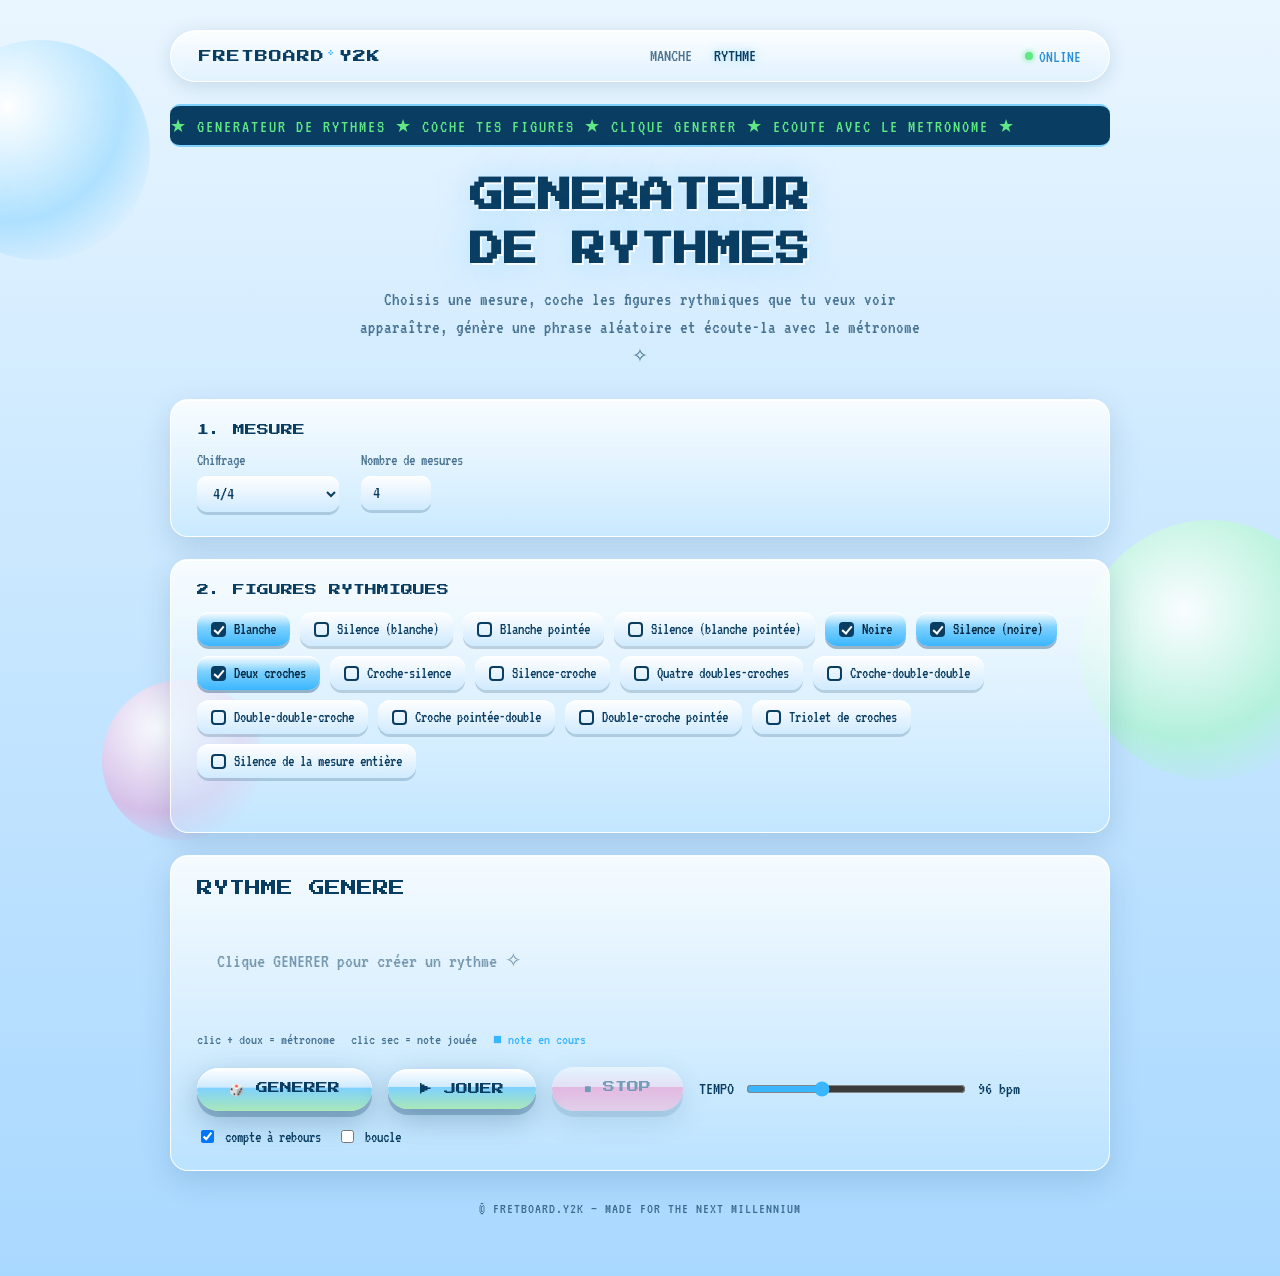
==== rhythm.html @ 4d341f8c "Add rhythm generator page and factor shared CSS into style.css New rhythm.html, in the spirit of 4fo" ====
<!DOCTYPE html>
<html lang="fr">
<head>
<meta charset="utf-8">
<meta name="viewport" content="width=device-width, initial-scale=1">
<title>RYTHME°Y2K — Générateur de rythmes</title>
<link rel="preconnect" href="https://fonts.googleapis.com">
<link href="https://fonts.googleapis.com/css2?family=Press+Start+2P&family=VT323&display=swap" rel="stylesheet">
<link rel="stylesheet" href="style.css">
<style>
  .row2{display:flex;gap:22px;flex-wrap:wrap}
  .field{display:flex;flex-direction:column;gap:8px}
  .field label{font-family:VT323,monospace;font-size:16px;color:var(--ink-soft)}
  select, input[type=number]{
    font-family:VT323,monospace;font-size:18px;color:var(--ink);
    border:none;border-radius:10px;padding:8px 12px;
    background:linear-gradient(180deg,#ffffff,#e3f2ff 60%,#cfeaff);
    box-shadow:0 3px 0 rgba(10,60,100,.2), inset 0 1px 0 rgba(255,255,255,1);
  }
  input[type=number]{width:70px}
  input[type=range]{width:220px;accent-color:#3ab6ff}

  .checkgrid{margin-top:4px}
  .warn{font-family:VT323,monospace;font-size:16px;color:#c0455a;margin-top:10px;min-height:20px}

  .controls{display:flex;align-items:center;gap:16px;flex-wrap:wrap;margin-top:18px}
  .tempo{display:flex;align-items:center;gap:10px;font-family:VT323,monospace;font-size:18px}
  #bpmVal{color:var(--ink);min-width:70px}
  .toggle{display:flex;align-items:center;gap:8px;font-family:VT323,monospace;font-size:16px;cursor:none}

  .score-scroll{overflow-x:auto;padding:6px 0}
  svg#score{display:block}
  .legend{display:flex;flex-wrap:wrap;gap:16px;margin-top:14px;font-family:VT323,monospace;font-size:15px;color:var(--ink-soft)}
</style>
</head>
<body>

<div id="cursor"></div>
<div class="orb orb1"></div>
<div class="orb orb2"></div>
<div class="orb orb3"></div>

<div class="wrap">

  <nav>
    <div class="logo">FRETBOARD<span>°</span>Y2K</div>
    <div class="navlinks">
      <a href="index.html">MANCHE</a>
      <a href="rhythm.html" class="current">RYTHME</a>
    </div>
    <div class="online"><i></i>ONLINE</div>
  </nav>

  <div class="marquee"><div>
    <span>★ GENERATEUR DE RYTHMES ★ COCHE TES FIGURES ★ CLIQUE GENERER ★ ECOUTE AVEC LE METRONOME ★</span>
    <span>★ GENERATEUR DE RYTHMES ★ COCHE TES FIGURES ★ CLIQUE GENERER ★ ECOUTE AVEC LE METRONOME ★</span>
  </div></div>

  <h1>GENERATEUR<br>DE RYTHMES</h1>
  <p class="sub">Choisis une mesure, coche les figures rythmiques que tu veux voir apparaître, génère une phrase aléatoire et écoute-la avec le métronome ✧</p>

  <div class="glasscard">
    <p class="card-title">1. MESURE</p>
    <div class="row2">
      <div class="field">
        <label>Chiffrage</label>
        <select id="sigPicker"></select>
      </div>
      <div class="field">
        <label>Nombre de mesures</label>
        <input type="number" id="measureCount" min="1" max="8" value="4">
      </div>
    </div>
  </div>

  <div class="glasscard">
    <p class="card-title">2. FIGURES RYTHMIQUES</p>
    <div class="checkgrid" id="durationPicker"></div>
    <div class="warn" id="warnMsg"></div>
  </div>

  <div class="glasscard">
    <div class="fb-head" style="display:flex;justify-content:space-between;align-items:baseline;flex-wrap:wrap;gap:10px;margin-bottom:10px">
      <div class="chord-name" style="font-family:'Press Start 2P',monospace;font-size:16px">RYTHME GENERE</div>
    </div>
    <div class="score-scroll">
      <svg id="score" xmlns="http://www.w3.org/2000/svg"></svg>
    </div>
    <div class="legend">
      <div>clic + doux = métronome</div>
      <div>clic sec = note jouée</div>
      <div style="color:#3ab6ff">■ note en cours</div>
    </div>

    <div class="controls">
      <button class="playbtn" id="genBtn">🎲 GENERER</button>
      <button class="playbtn" id="playBtn">▶ JOUER</button>
      <button class="playbtn stop" id="stopBtn" disabled>■ STOP</button>
      <div class="tempo">
        <span>TEMPO</span>
        <input type="range" id="bpm" min="40" max="208" value="96">
        <span id="bpmVal">96 bpm</span>
      </div>
      <label class="toggle"><input type="checkbox" id="countIn" checked> compte à rebours</label>
      <label class="toggle"><input type="checkbox" id="loopChk"> boucle</label>
    </div>
  </div>

  <footer>© FRETBOARD.Y2K — MADE FOR THE NEXT MILLENNIUM</footer>
</div>

<script>
const TIME_SIGNATURES = [
  {key:'2/4',  label:'2/4',  type:'simple',   beats:2},
  {key:'3/4',  label:'3/4',  type:'simple',   beats:3},
  {key:'4/4',  label:'4/4',  type:'simple',   beats:4},
  {key:'5/4',  label:'5/4',  type:'simple',   beats:5},
  {key:'6/8',  label:'6/8',  type:'compound', beats:2},
  {key:'9/8',  label:'9/8',  type:'compound', beats:3},
  {key:'12/8', label:'12/8', type:'compound', beats:4},
];

// notes: {t0,t1 fraction of beat (0..1), rest, level:'q'|'e'|'s', dotted}
// beams: {level:1|2, from, to} spans note indices, OR {level:2, stub:'left'|'right', at}
const CELLS = {
  simple: {
    q:    { label:'Noire',                  notes:[{t0:0,t1:1,rest:false,level:'q'}], beams:[] },
    qr:   { label:'Silence (noire)',        notes:[{t0:0,t1:1,rest:true, level:'q'}], beams:[] },
    ee:   { label:'Deux croches',           notes:[{t0:0,t1:.5,rest:false,level:'e'},{t0:.5,t1:1,rest:false,level:'e'}], beams:[{level:1,from:0,to:1}] },
    e_er: { label:'Croche-silence',         notes:[{t0:0,t1:.5,rest:false,level:'e'},{t0:.5,t1:1,rest:true, level:'e'}], beams:[] },
    er_e: { label:'Silence-croche',         notes:[{t0:0,t1:.5,rest:true, level:'e'},{t0:.5,t1:1,rest:false,level:'e'}], beams:[] },
    ssss: { label:'Quatre doubles-croches', notes:[{t0:0,t1:.25,rest:false,level:'s'},{t0:.25,t1:.5,rest:false,level:'s'},{t0:.5,t1:.75,rest:false,level:'s'},{t0:.75,t1:1,rest:false,level:'s'}], beams:[{level:1,from:0,to:3},{level:2,from:0,to:3}] },
    e_ss: { label:'Croche-double-double',   notes:[{t0:0,t1:.5,rest:false,level:'e'},{t0:.5,t1:.75,rest:false,level:'s'},{t0:.75,t1:1,rest:false,level:'s'}], beams:[{level:1,from:0,to:2},{level:2,from:1,to:2}] },
    ss_e: { label:'Double-double-croche',   notes:[{t0:0,t1:.25,rest:false,level:'s'},{t0:.25,t1:.5,rest:false,level:'s'},{t0:.5,t1:1,rest:false,level:'e'}], beams:[{level:1,from:0,to:2},{level:2,from:0,to:1}] },
    ds_s: { label:'Croche pointée-double',  notes:[{t0:0,t1:.75,rest:false,level:'e',dotted:true},{t0:.75,t1:1,rest:false,level:'s'}], beams:[{level:1,from:0,to:1},{level:2,stub:'left',at:1}] },
    s_ds: { label:'Double-croche pointée',  notes:[{t0:0,t1:.25,rest:false,level:'s'},{t0:.25,t1:1,rest:false,level:'e',dotted:true}], beams:[{level:1,from:0,to:1},{level:2,stub:'right',at:0}] },
    triplet: { label:'Triolet de croches',  notes:[{t0:0,t1:1/3,rest:false,level:'e'},{t0:1/3,t1:2/3,rest:false,level:'e'},{t0:2/3,t1:1,rest:false,level:'e'}], beams:[{level:1,from:0,to:2}], triplet:true },
  },
  compound: {
    dq:   { label:'Noire pointée',          notes:[{t0:0,t1:1,rest:false,level:'q',dotted:true}], beams:[] },
    dqr:  { label:'Silence (noire pointée)',notes:[{t0:0,t1:1,rest:true, level:'q',dotted:true}], beams:[] },
    eee:  { label:'Trois croches',          notes:[{t0:0,t1:1/3,rest:false,level:'e'},{t0:1/3,t1:2/3,rest:false,level:'e'},{t0:2/3,t1:1,rest:false,level:'e'}], beams:[{level:1,from:0,to:2}] },
    q_e:  { label:'Noire-croche',           notes:[{t0:0,t1:2/3,rest:false,level:'q'},{t0:2/3,t1:1,rest:false,level:'e'}], beams:[] },
    e_q:  { label:'Croche-noire',           notes:[{t0:0,t1:1/3,rest:false,level:'e'},{t0:1/3,t1:1,rest:false,level:'q'}], beams:[] },
    ssssss:{label:'Six doubles-croches',    notes:[0,1,2,3,4,5].map(i=>({t0:i/6,t1:(i+1)/6,rest:false,level:'s'})), beams:[{level:1,from:0,to:5},{level:2,from:0,to:5}] },
  }
};

const LONG_DEFS = {
  simple: {
    half:   { label:'Blanche',              beats:2, rest:false, dotted:false },
    halfr:  { label:'Silence (blanche)',    beats:2, rest:true,  dotted:false },
    dhalf:  { label:'Blanche pointée',      beats:3, rest:false, dotted:true },
    dhalfr: { label:'Silence (blanche pointée)', beats:3, rest:true, dotted:true },
  },
  compound: {
    dhalf:  { label:'Blanche pointée',      beats:2, rest:false, dotted:true },
    dhalfr: { label:'Silence (blanche pointée)', beats:2, rest:true, dotted:true },
  }
};

let state = { sig: TIME_SIGNATURES[2], measures: 4, checked: new Set(['q','qr','ee','half']), measures_data: null };

function meterCells(){ return CELLS[state.sig.type]; }
function meterLongs(){ return LONG_DEFS[state.sig.type]; }

function buildSigPicker(){
  const el = document.getElementById('sigPicker');
  TIME_SIGNATURES.forEach(s=>{
    const opt = document.createElement('option');
    opt.value = s.key; opt.textContent = s.label + (s.type==='compound' ? ' (composé)' : '');
    el.appendChild(opt);
  });
  el.value = state.sig.key;
  el.onchange = ()=>{
    state.sig = TIME_SIGNATURES.find(s=>s.key===el.value);
    state.checked = new Set(state.sig.type==='simple' ? ['q','qr','ee','half'] : ['dq','dqr','eee']);
    buildDurationPicker();
    state.measures_data = null;
    drawScore(null);
  };
}

function buildDurationPicker(){
  const el = document.getElementById('durationPicker');
  el.innerHTML = '';
  const addChk = (key,label)=>{
    const b = document.createElement('button');
    b.className = 'chk' + (state.checked.has(key) ? ' on' : '');
    b.innerHTML = '<span class="box"></span>' + label;
    b.onclick = ()=>{
      if (state.checked.has(key)) state.checked.delete(key); else state.checked.add(key);
      b.classList.toggle('on');
    };
    el.appendChild(b);
  };
  const cells = meterCells(), longs = meterLongs();
  Object.keys(longs).forEach(k=>addChk(k, longs[k].label));
  Object.keys(cells).forEach(k=>addChk(k, cells[k].label));
  addChk('fullrest', 'Silence de la mesure entière');
}

function generate(){
  const longs = meterLongs(), cells = meterCells();
  const longKeys = Object.keys(longs).filter(k=>state.checked.has(k));
  const cellKeys = Object.keys(cells).filter(k=>state.checked.has(k));
  const fullRestOn = state.checked.has('fullrest');
  const warn = document.getElementById('warnMsg');
  if (!longKeys.length && !cellKeys.length && !fullRestOn){
    warn.textContent = 'Coche au moins une figure rythmique avant de générer !';
    return null;
  }
  warn.textContent = '';

  const measures = [];
  for (let m=0; m<state.measures; m++){
    let remaining = state.sig.beats;
    const events = [];
    const onlyFullRest = fullRestOn && !longKeys.length && !cellKeys.length;
    if (fullRestOn && (onlyFullRest || Math.random() < 0.12)){
      events.push({ type:'measureRest' });
      remaining = 0;
    }
    while (remaining > 0){
      const fitLongs = longKeys.filter(k=>longs[k].beats <= remaining);
      if (fitLongs.length && cellKeys.length && Math.random() < 0.3){
        const k = fitLongs[Math.floor(Math.random()*fitLongs.length)];
        events.push({ type:'long', key:k });
        remaining -= longs[k].beats;
      } else if (cellKeys.length){
        const k = cellKeys[Math.floor(Math.random()*cellKeys.length)];
        events.push({ type:'cell', key:k });
        remaining -= 1;
      } else if (fitLongs.length){
        const k = fitLongs[Math.floor(Math.random()*fitLongs.length)];
        events.push({ type:'long', key:k });
        remaining -= longs[k].beats;
      } else {
        events.push({ type:'cell', key:'__fallback' });
        remaining -= 1;
      }
    }
    measures.push(events);
  }
  return measures;
}

// walk measures, calling onEvent(evt, measureIdx) then, for each leaf note inside it, onLeaf(evt, localNoteIdx, note-or-null)
function walkMeasures(measures, onEvent, onLeaf){
  const cells = meterCells(), longs = meterLongs();
  measures.forEach((events, mi)=>{
    events.forEach(evt=>{
      onEvent(evt, mi);
      if (evt.type === 'measureRest'){
        onLeaf(evt, 0, null);
      } else if (evt.type === 'long'){
        onLeaf(evt, 0, null);
      } else {
        const def = evt.key === '__fallback' ? { notes:[{t0:0,t1:1,rest:false,level:'q'}], beams:[] } : cells[evt.key];
        def.notes.forEach((n,i)=>onLeaf(evt, i, n));
      }
    });
  });
}

const BEAT_W = 62, ROW_H = 108, STAFF_Y = 46, TOP_PAD = 26, LEFT_PAD = 20, RIGHT_PAD = 20;

function drawScore(measures){
  const svg = document.getElementById('score');
  svg.innerHTML = '';
  window.__leafBoxes = [];
  window.__timeline = [];
  if (!measures){
    svg.setAttribute('viewBox','0 0 400 100');
    svg.setAttribute('width', 400); svg.setAttribute('height', 100);
    const t = document.createElementNS('http://www.w3.org/2000/svg','text');
    t.setAttribute('x',20); t.setAttribute('y',55);
    t.setAttribute('font-family','VT323,monospace'); t.setAttribute('font-size',20);
    t.setAttribute('fill','rgba(10,61,98,.5)');
    t.textContent = 'Clique GENERER pour créer un rythme ✧';
    svg.appendChild(t);
    return;
  }

  const ns = 'http://www.w3.org/2000/svg';
  const add = (tag, attrs, parent) => {
    const el = document.createElementNS(ns, tag);
    for (const k in attrs) el.setAttribute(k, attrs[k]);
    (parent||svg).appendChild(el);
    return el;
  };

  const beatsPerMeasure = state.sig.beats;
  const measureW = beatsPerMeasure*BEAT_W + 26;
  const containerW = 900;
  const perRow = Math.max(1, Math.floor((containerW-LEFT_PAD-RIGHT_PAD) / measureW));
  const rows = Math.ceil(measures.length / perRow);
  const svgW = Math.min(measures.length, perRow)*measureW + LEFT_PAD + RIGHT_PAD + 50;
  const svgH = rows*ROW_H + TOP_PAD;
  svg.setAttribute('viewBox', `0 0 ${svgW} ${svgH}`);
  svg.setAttribute('width', svgW);
  svg.setAttribute('height', svgH);

  function drawNotehead(cx, cy, open, dotted){
    add('ellipse', { cx, cy, rx:7, ry:5.5, fill: open?'none':'#0a3d62', stroke:'#0a3d62', 'stroke-width':2, transform:`rotate(-18 ${cx} ${cy})` });
    if (dotted) add('circle', { cx:cx+13, cy:cy-2, r:2.6, fill:'#0a3d62' });
  }
  function drawStem(cx, topY, botY){
    add('line', { x1:cx, y1:botY, x2:cx, y2:topY, stroke:'#0a3d62', 'stroke-width':2 });
  }
  function drawFlag(cx, topY, count){
    for (let i=0;i<count;i++){
      const y = topY + i*7;
      add('path', { d:`M ${cx} ${y} q 14 3 12 16 q -6 -8 -12 -8 Z`, fill:'#0a3d62' });
    }
  }
  function drawQuarterRest(cx, cy){
    add('path', {
      d:`M ${cx-3} ${cy-13} L ${cx+4} ${cy-4} L ${cx-4} ${cy+1} L ${cx+5} ${cy+13}`,
      fill:'none', stroke:'#0a3d62', 'stroke-width':2.6, 'stroke-linecap':'round', 'stroke-linejoin':'round'
    });
  }
  function drawFlagRest(cx, cy, hooks){
    add('line', { x1:cx-4, y1:cy-9, x2:cx+5, y2:cy+11, stroke:'#0a3d62', 'stroke-width':2.2, 'stroke-linecap':'round' });
    for (let i=0;i<hooks;i++){
      add('circle', { cx:cx-4+i*3, cy:cy-9+i*6, r:3.2, fill:'#0a3d62' });
    }
  }
  function drawBarRest(cx, cy, hang, dotted){
    add('rect', { x:cx-8, y: hang?cy+1:cy-8, width:16, height:7, fill:'#0a3d62' });
    if (dotted) add('circle', { cx:cx+14, cy:cy-2, r:2.6, fill:'#0a3d62' });
  }
  function drawRest(cx, cy, level, dotted, spanRest){
    if (spanRest === 'measure') { drawBarRest(cx, cy, true, false); return; }
    if (level==='q') drawQuarterRest(cx, cy);
    else if (level==='e') drawFlagRest(cx, cy, 1);
    else if (level==='s') drawFlagRest(cx, cy, 2);
    else if (level==='half') drawBarRest(cx, cy, false, dotted);
  }

  let lastBarX = LEFT_PAD, lastStaffY = TOP_PAD + STAFF_Y;
  for (let r=0; r<rows; r++){
    const rowMeasures = measures.slice(r*perRow, r*perRow+perRow);
    const y0 = TOP_PAD + r*ROW_H;
    const staffY = y0 + STAFF_Y;
    let x = LEFT_PAD;
    if (r===0){
      add('text', { x, y:staffY+7, 'font-family':'Press Start 2P,monospace', 'font-size':15, fill:'#0a3d62' }).textContent = state.sig.key.split('/')[0];
      add('text', { x, y:staffY+22, 'font-family':'Press Start 2P,monospace', 'font-size':15, fill:'#0a3d62' }).textContent = state.sig.key.split('/')[1];
      x += 40;
    }
    add('line', { x1:x, y1:staffY, x2: x + rowMeasures.length*measureW - 12, y2:staffY, stroke:'#0a3d62', 'stroke-width':1.5, opacity:.6 });

    rowMeasures.forEach(events=>{
      add('line', { x1:x, y1:staffY-24, x2:x, y2:staffY+24, stroke:'#0a3d62', 'stroke-width':2 });
      let bx = x + 6;
      const beamY1 = staffY - 30, beamY2 = staffY - 23;

      events.forEach(evt=>{
        if (evt.type === 'measureRest'){
          const cx = bx + (beatsPerMeasure*BEAT_W)/2 - 6;
          drawRest(cx, staffY, null, false, 'measure');
          window.__leafBoxes.push({x:cx-10, y:staffY-14, w:20, h:20});
          window.__timeline.push({ beatLen: beatsPerMeasure, isRest:true });
          bx += beatsPerMeasure*BEAT_W;
          return;
        }
        if (evt.type === 'long'){
          const def = meterLongs()[evt.key];
          const w = def.beats*BEAT_W;
          const cx = bx + w/2 - 6;
          if (def.rest){ drawRest(cx, staffY, 'half', def.dotted, null); }
          else {
            drawNotehead(cx, staffY, true, def.dotted);
            drawStem(cx+6.5, staffY-32, staffY-1);
          }
          window.__leafBoxes.push({x:bx, y:staffY-36, w, h:44});
          window.__timeline.push({ beatLen: def.beats, isRest: !!def.rest });
          bx += w;
          return;
        }
        // cell
        const def = evt.key === '__fallback' ? { notes:[{t0:0,t1:1,rest:false,level:'q'}], beams:[] } : meterCells()[evt.key];
        const w = BEAT_W;
        const noteX = def.notes.map(n => bx + ((n.t0+n.t1)/2)*w);
        def.notes.forEach((n,i)=>{
          const cx = noteX[i];
          if (n.rest){
            drawRest(cx, staffY, n.level, n.dotted, null);
          } else {
            drawNotehead(cx, staffY, false, n.dotted);
          }
          window.__leafBoxes.push({x:bx+n.t0*w, y:staffY-36, w:(n.t1-n.t0)*w, h:44});
          window.__timeline.push({ beatLen: (n.t1-n.t0), isRest: n.rest });
        });
        // stems for non-rest notes not covered later individually; height depends on whether beamed
        const beamedIdx = new Set();
        (def.beams||[]).forEach(b=>{ if (b.from!==undefined){ for(let i=b.from;i<=b.to;i++) beamedIdx.add(i); } if (b.at!==undefined) beamedIdx.add(b.at); });
        def.notes.forEach((n,i)=>{
          if (n.rest) return;
          const cx = noteX[i];
          if (beamedIdx.has(i)){
            drawStem(cx+6.5, beamY1, staffY-1);
          } else {
            drawStem(cx+6.5, staffY-30, staffY-1);
            if (n.level==='e') drawFlag(cx+6.5, staffY-30, 1);
            if (n.level==='s') drawFlag(cx+6.5, staffY-30, 2);
          }
        });
        (def.beams||[]).forEach(b=>{
          if (b.stub){
            const cx = noteX[b.at]+6.5;
            const dir = b.stub==='left' ? -1 : 1;
            add('line', { x1:cx, y1:beamY2, x2:cx+dir*11, y2:beamY2, stroke:'#0a3d62', 'stroke-width':4.5, 'stroke-linecap':'round' });
            return;
          }
          const x1 = noteX[b.from]+6.5, x2 = noteX[b.to]+6.5;
          const y = b.level===1 ? beamY1 : beamY2;
          add('line', { x1, y1:y, x2, y2:y, stroke:'#0a3d62', 'stroke-width':4.5, 'stroke-linecap':'round' });
        });
        if (def.triplet){
          const cx = (noteX[0]+noteX[def.notes.length-1])/2 + 6.5;
          add('text', { x:cx, y:beamY1-8, 'text-anchor':'middle', 'font-family':'VT323,monospace', 'font-size':17, fill:'#0a3d62' }).textContent = '3';
        }
        bx += w;
      });

      lastBarX = x + measureW - 12;
      lastStaffY = staffY;
      x += measureW;
    });
  }

  add('line', { x1:lastBarX-2, y1:lastStaffY-24, x2:lastBarX-2, y2:lastStaffY+24, stroke:'#0a3d62', 'stroke-width':1.5 });
  add('line', { x1:lastBarX+3, y1:lastStaffY-24, x2:lastBarX+3, y2:lastStaffY+24, stroke:'#0a3d62', 'stroke-width':4 });
}

let highlightRect = null;
function ensureHighlight(){
  const svg = document.getElementById('score');
  if (!highlightRect || !svg.contains(highlightRect)){
    highlightRect = document.createElementNS('http://www.w3.org/2000/svg','rect');
    highlightRect.setAttribute('rx', 6);
    highlightRect.setAttribute('fill', 'rgba(58,182,255,.28)');
    highlightRect.setAttribute('visibility','hidden');
    svg.insertBefore(highlightRect, svg.firstChild);
  }
}

let audioCtx = null;
let scheduled = [];
let playing = false;
let rafId = null;
let playStartTime = 0;
let playBeatDuration = 0;
let countInBeats = 0;

function tone(freq, time, dur, gainPeak, type){
  const osc = audioCtx.createOscillator();
  const gain = audioCtx.createGain();
  osc.type = type || 'sine';
  osc.frequency.value = freq;
  gain.gain.setValueAtTime(0.0001, time);
  gain.gain.exponentialRampToValueAtTime(gainPeak, time+0.005);
  gain.gain.exponentialRampToValueAtTime(0.0001, time+dur);
  osc.connect(gain).connect(audioCtx.destination);
  osc.start(time);
  osc.stop(time+dur+0.02);
  scheduled.push(osc);
}

function stopPlayback(){
  playing = false;
  scheduled.forEach(o=>{ try{ o.stop(audioCtx.currentTime); }catch(e){} });
  scheduled = [];
  if (rafId) cancelAnimationFrame(rafId);
  if (highlightRect) highlightRect.setAttribute('visibility','hidden');
  document.getElementById('playBtn').disabled = false;
  document.getElementById('stopBtn').disabled = true;
}

function startPlayback(){
  if (!window.__timeline || !window.__timeline.length) return;
  if (!audioCtx) audioCtx = new (window.AudioContext || window.webkitAudioContext)();
  ensureHighlight();
  const bpm = +document.getElementById('bpm').value;
  const beatDur = 60/bpm;
  playBeatDuration = beatDur;
  const beatsPerMeasure = state.sig.beats;
  countInBeats = document.getElementById('countIn').checked ? beatsPerMeasure : 0;
  const now = audioCtx.currentTime + 0.15;
  playStartTime = now;
  scheduled = [];

  for (let b=0;b<countInBeats;b++){
    tone(b%beatsPerMeasure===0?1400:900, now+b*beatDur, 0.06, 0.25, 'square');
  }

  let beatCursor = 0;
  let onsetCounter = 0;
  window.__timeline.forEach(leaf=>{
    const t = now + (countInBeats+beatCursor)*beatDur;
    const isDown = Math.abs(beatCursor % beatsPerMeasure) < 0.001;
    tone(isDown?1400:900, t, 0.05, 0.13, 'square');
    if (!leaf.isRest){
      tone(600, t, 0.09, 0.3, 'triangle');
    }
    beatCursor += leaf.beatLen;
  });
  const totalBeats = beatCursor;

  playing = true;
  document.getElementById('playBtn').disabled = true;
  document.getElementById('stopBtn').disabled = false;

  function frame(){
    if (!playing) return;
    const elapsed = audioCtx.currentTime - now;
    const elapsedBeats = elapsed/beatDur - countInBeats;
    if (elapsedBeats < 0){
      highlightRect.setAttribute('visibility','hidden');
    } else if (elapsedBeats >= totalBeats){
      highlightRect.setAttribute('visibility','hidden');
      if (document.getElementById('loopChk').checked){
        stopPlayback();
        startPlayback();
        return;
      } else {
        stopPlayback();
        return;
      }
    } else {
      let acc = 0, idx = 0;
      for (; idx<window.__timeline.length; idx++){
        const len = window.__timeline[idx].beatLen;
        if (elapsedBeats < acc+len) break;
        acc += len;
      }
      const box = window.__leafBoxes[idx];
      if (box){
        highlightRect.setAttribute('x', box.x);
        highlightRect.setAttribute('y', box.y);
        highlightRect.setAttribute('width', box.w);
        highlightRect.setAttribute('height', box.h);
        highlightRect.setAttribute('visibility','visible');
      }
    }
    rafId = requestAnimationFrame(frame);
  }
  rafId = requestAnimationFrame(frame);
}

document.getElementById('genBtn').onclick = ()=>{
  const m = generate();
  if (m){ state.measures_data = m; drawScore(m); }
};
document.getElementById('playBtn').onclick = ()=>{
  if (!state.measures_data){ document.getElementById('warnMsg').textContent = 'Génère un rythme d\'abord !'; return; }
  startPlayback();
};
document.getElementById('stopBtn').onclick = stopPlayback;
document.getElementById('bpm').oninput = (e)=>{ document.getElementById('bpmVal').textContent = e.target.value + ' bpm'; };
document.getElementById('measureCount').onchange = (e)=>{
  let v = Math.max(1, Math.min(8, +e.target.value||4));
  e.target.value = v;
  state.measures = v;
};

buildSigPicker();
buildDurationPicker();
drawScore(null);

const cursor = document.getElementById('cursor');
window.addEventListener('mousemove', e=>{
  cursor.style.transform = `translate(${e.clientX-13}px, ${e.clientY-13}px)`;
});
</script>
</body>
</html>
---- style.css ----
:root{
  --ink:#0a3d62;
  --ink-soft:rgba(10,61,98,.7);
  --accent:#3ab6ff;
  --gold:#ff7fbf;
  --mint:#5fe884;
}
*{box-sizing:border-box}
html,body{margin:0;padding:0}
body{
  background:linear-gradient(180deg,#eaf6ff 0%,#cfeaff 35%,#a9d8ff 100%);
  font-family:Verdana,Geneva,sans-serif;
  color:var(--ink);
  min-height:100vh;
  position:relative;
  overflow-x:hidden;
  cursor:none;
}
@media (pointer:coarse){ body{cursor:auto} #cursor{display:none} }
a{color:var(--ink)}
button{font-family:inherit}

#cursor{
  position:fixed;top:0;left:0;width:26px;height:26px;border-radius:50%;
  border:2px solid #fff;
  background:radial-gradient(circle at 35% 30%, rgba(255,255,255,.9), rgba(127,209,255,.5) 60%, transparent 100%);
  pointer-events:none;z-index:99999;mix-blend-mode:difference;
  box-shadow:0 0 12px rgba(127,209,255,.9);
  transform:translate(-100px,-100px);
}

@keyframes float1{0%,100%{transform:translate(0,0)}50%{transform:translate(16px,-20px)}}
@keyframes float2{0%,100%{transform:translate(0,0)}50%{transform:translate(-18px,18px)}}
@keyframes marquee{0%{transform:translateX(0)}100%{transform:translateX(-50%)}}
@keyframes blink{0%,49%{opacity:1}50%,100%{opacity:0}}

.orb{position:fixed;border-radius:50%;pointer-events:none;z-index:0}
.orb1{top:40px;left:-70px;width:220px;height:220px;background:radial-gradient(circle at 35% 30%, rgba(255,255,255,.95), rgba(127,209,255,.5) 55%, transparent 80%);animation:float1 7s ease-in-out infinite}
.orb2{top:520px;right:-60px;width:260px;height:260px;background:radial-gradient(circle at 40% 35%, rgba(255,255,255,.9), rgba(159,255,176,.45) 55%, transparent 80%);animation:float2 9s ease-in-out infinite}
.orb3{bottom:60px;left:8%;width:160px;height:160px;background:radial-gradient(circle at 35% 30%, rgba(255,255,255,.9), rgba(255,127,191,.35) 55%, transparent 80%);animation:float1 8s ease-in-out infinite}

.wrap{position:relative;z-index:1;max-width:980px;margin:0 auto;padding:18px 20px 60px}

nav{
  display:flex;align-items:center;justify-content:space-between;gap:12px;flex-wrap:wrap;
  padding:16px 28px;margin:12px 0 0;border-radius:100px;
  background:linear-gradient(180deg, rgba(255,255,255,.85), rgba(220,240,255,.55));
  backdrop-filter:blur(6px);border:1px solid rgba(255,255,255,.9);
  box-shadow:0 4px 20px rgba(10,60,100,.15), inset 0 1px 0 rgba(255,255,255,1);
}
.logo{font-family:'Press Start 2P',monospace;font-size:13px;letter-spacing:1px}
.logo span{color:var(--accent)}
.navlinks{display:flex;gap:22px;font-family:VT323,monospace;font-size:18px}
.navlinks a{text-decoration:none;opacity:.7;transition:opacity .15s ease}
.navlinks a:hover, .navlinks a.current{opacity:1;text-shadow:0 0 8px rgba(127,209,255,.8)}
.online{font-family:VT323,monospace;font-size:17px;color:#2b8fd6;display:flex;align-items:center;gap:6px}
.online i{width:8px;height:8px;border-radius:50%;background:var(--mint);box-shadow:0 0 6px var(--mint);animation:blink 1.4s infinite}

.marquee{overflow:hidden;background:#0a3d62;padding:9px 0;border-radius:10px;margin:22px 0;border-top:2px solid #7fd1ff;border-bottom:2px solid #7fd1ff}
.marquee div{display:flex;white-space:nowrap;width:200%;animation:marquee 18s linear infinite;font-family:VT323,monospace;font-size:18px;color:var(--mint);letter-spacing:2px}
.marquee span{width:50%}

h1{font-family:'Press Start 2P',monospace;font-size:clamp(22px,5vw,34px);line-height:1.6;text-align:center;margin:20px 0 8px;text-shadow:2px 2px 0 rgba(255,255,255,.8), 0 0 30px rgba(127,209,255,.5)}
.sub{text-align:center;font-family:VT323,monospace;font-size:19px;color:var(--ink-soft);max-width:560px;margin:0 auto 28px;line-height:1.5}

.glasscard{
  border-radius:18px;
  background:linear-gradient(180deg, rgba(255,255,255,.85), rgba(200,235,255,.5));
  border:1px solid rgba(255,255,255,.9);
  box-shadow:inset 0 1px 0 rgba(255,255,255,1), 0 10px 30px rgba(10,60,100,.15);
  padding:24px 26px;margin-bottom:22px;
}
.card-title{font-family:'Press Start 2P',monospace;font-size:12px;margin:0 0 16px;color:var(--ink)}

.pillgrid{display:flex;flex-wrap:wrap;gap:10px}
.pill{
  border:none;border-radius:100px;padding:10px 16px;cursor:none;
  font-family:VT323,monospace;font-size:16px;letter-spacing:.5px;
  background:linear-gradient(180deg,#ffffff,#e3f2ff 60%,#cfeaff);
  color:var(--ink);box-shadow:0 3px 0 rgba(10,60,100,.2), inset 0 1px 0 rgba(255,255,255,1);
  transition:transform .15s ease, box-shadow .15s ease, background .15s ease;
  display:flex;flex-direction:column;align-items:center;line-height:1.15;
}
.pill small{font-size:11px;opacity:.6}
.pill:hover{transform:translateY(-2px) scale(1.04)}
.pill.active{background:linear-gradient(180deg,#fff,#7fd1ff 45%,#3ab6ff);box-shadow:0 3px 0 rgba(10,60,100,.35), inset 0 1px 0 rgba(255,255,255,1), 0 0 14px rgba(58,182,255,.6);color:#04263f}
.pill.alt.active{background:linear-gradient(180deg,#fff,#ffc2e0 45%,#ff7fbf);box-shadow:0 3px 0 rgba(140,10,70,.3), inset 0 1px 0 rgba(255,255,255,1), 0 0 14px rgba(255,127,191,.6)}

.checkgrid{display:flex;flex-wrap:wrap;gap:10px}
.chk{
  display:flex;align-items:center;gap:8px;border:none;border-radius:12px;padding:9px 14px;cursor:none;
  font-family:VT323,monospace;font-size:16px;
  background:linear-gradient(180deg,#ffffff,#e3f2ff 60%,#cfeaff);
  color:var(--ink);box-shadow:0 3px 0 rgba(10,60,100,.2), inset 0 1px 0 rgba(255,255,255,1);
  transition:transform .15s ease, box-shadow .15s ease, background .15s ease;
}
.chk:hover{transform:translateY(-2px)}
.chk.on{background:linear-gradient(180deg,#fff,#7fd1ff 45%,#3ab6ff);box-shadow:0 3px 0 rgba(10,60,100,.35), inset 0 1px 0 rgba(255,255,255,1);color:#04263f}
.chk .box{width:15px;height:15px;border-radius:4px;border:2px solid var(--ink);flex:none;position:relative}
.chk.on .box{background:var(--ink)}
.chk.on .box::after{content:'';position:absolute;left:3px;top:0px;width:4px;height:8px;border:solid #fff;border-width:0 2px 2px 0;transform:rotate(40deg)}

.playbtn{
  border:none;border-radius:100px;padding:14px 32px;cursor:none;
  font-family:'Press Start 2P',monospace;font-size:12px;color:#0a3d62;
  background:linear-gradient(180deg,#ffffff,#cfeaff 45%,#7fd1ff 46%,#a9e8b8);
  box-shadow:0 6px 0 rgba(10,60,100,.25), inset 0 1px 0 rgba(255,255,255,1), 0 10px 30px rgba(10,60,100,.3);
  transition:transform .15s ease;
}
.playbtn:hover{transform:translateY(-3px) scale(1.03)}
.playbtn:disabled{opacity:.45;cursor:not-allowed;transform:none}
.playbtn.stop{background:linear-gradient(180deg,#ffffff,#ffd7e8 45%,#ff7fbf 46%,#ffb0cf)}

footer{text-align:center;font-family:VT323,monospace;font-size:15px;color:var(--ink-soft);margin-top:30px;letter-spacing:1px}
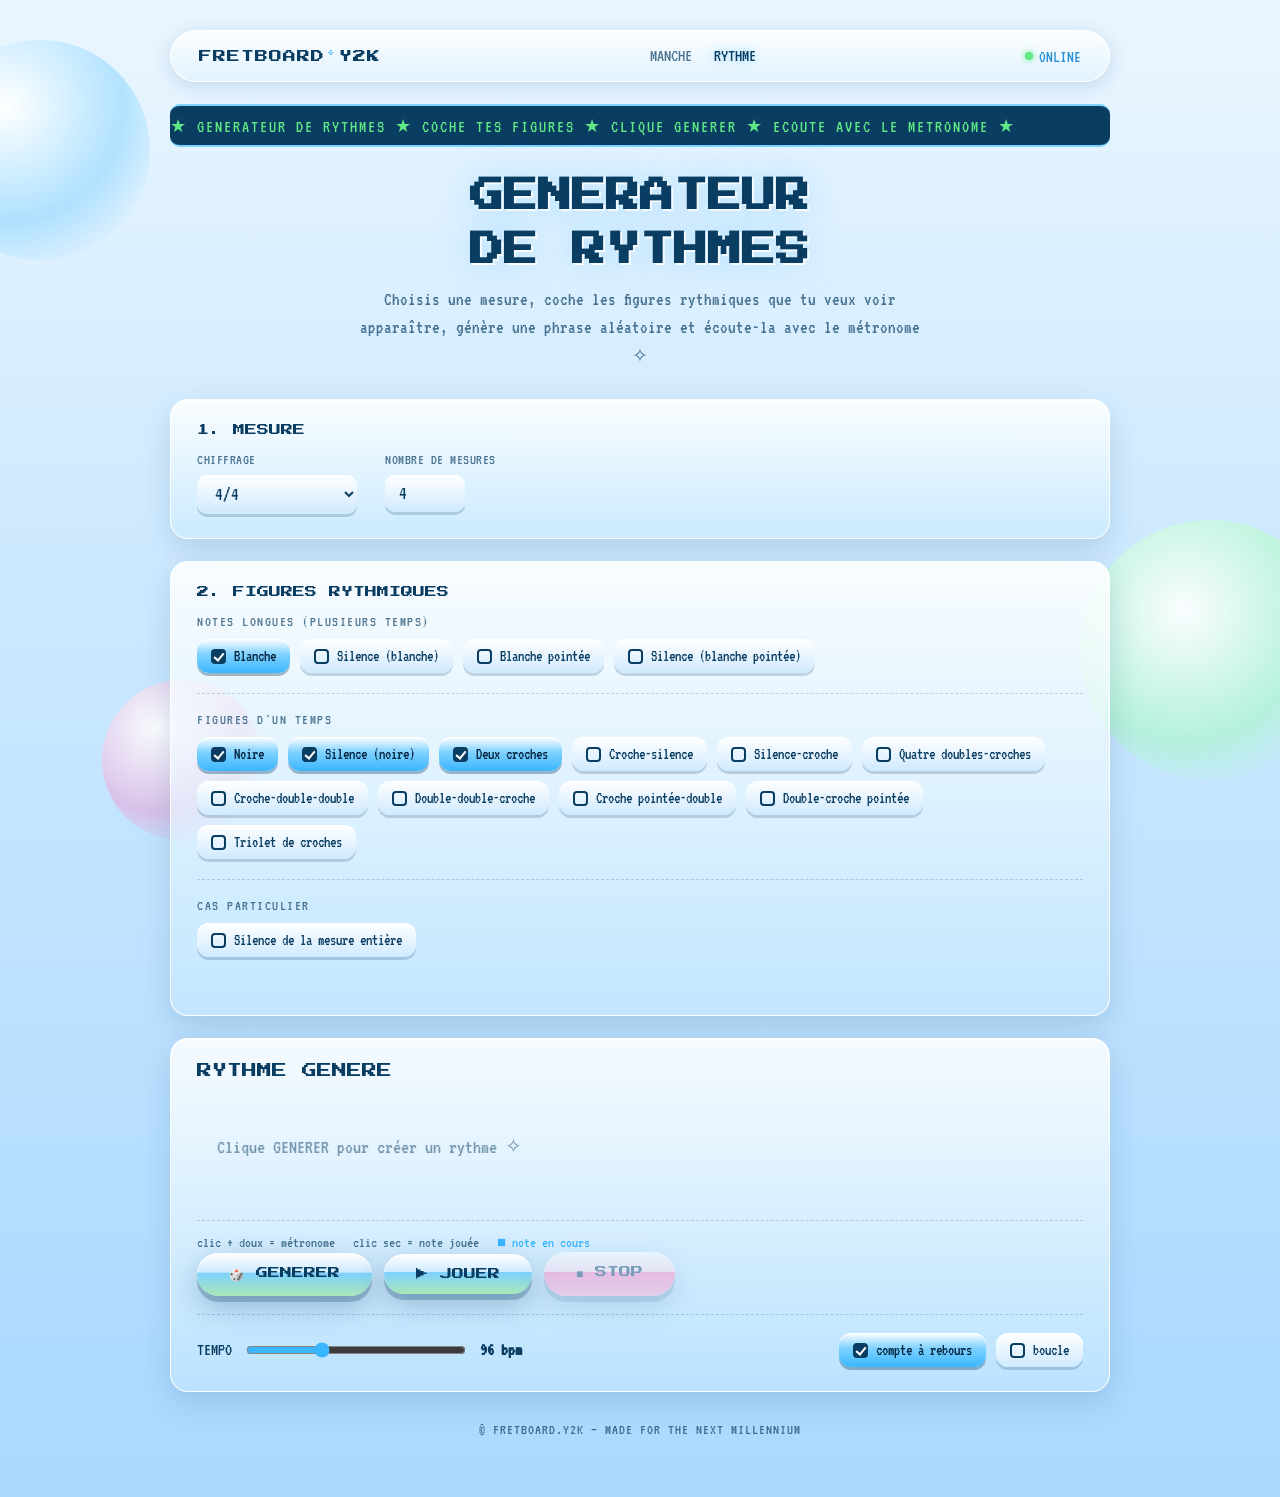
==== commit f099197b: "Add triads and scales tabs, refresh chord data, polish rhythm page Reorganized the newly-uploaded da" ====
--- a/rhythm.html
+++ b/rhythm.html
@@ -6,31 +6,150 @@
 <title>RYTHME°Y2K — Générateur de rythmes</title>
 <link rel="preconnect" href="https://fonts.googleapis.com">
 <link href="https://fonts.googleapis.com/css2?family=Press+Start+2P&family=VT323&display=swap" rel="stylesheet">
-<link rel="stylesheet" href="style.css">
 <style>
-  .row2{display:flex;gap:22px;flex-wrap:wrap}
+  :root{
+    --ink:#0a3d62;
+    --ink-soft:rgba(10,61,98,.7);
+    --accent:#3ab6ff;
+    --gold:#ff7fbf;
+    --mint:#5fe884;
+  }
+  *{box-sizing:border-box}
+  html,body{margin:0;padding:0}
+  body{
+    background:linear-gradient(180deg,#eaf6ff 0%,#cfeaff 35%,#a9d8ff 100%);
+    font-family:Verdana,Geneva,sans-serif;
+    color:var(--ink);
+    min-height:100vh;
+    position:relative;
+    overflow-x:hidden;
+    cursor:none;
+  }
+  @media (pointer:coarse){ body{cursor:auto} #cursor{display:none} }
+  a{color:var(--ink)}
+  button{font-family:inherit}
+
+  #cursor{
+    position:fixed;top:0;left:0;width:26px;height:26px;border-radius:50%;
+    border:2px solid #fff;
+    background:radial-gradient(circle at 35% 30%, rgba(255,255,255,.9), rgba(127,209,255,.5) 60%, transparent 100%);
+    pointer-events:none;z-index:99999;mix-blend-mode:difference;
+    box-shadow:0 0 12px rgba(127,209,255,.9);
+    transform:translate(-100px,-100px);
+  }
+
+  @keyframes float1{0%,100%{transform:translate(0,0)}50%{transform:translate(16px,-20px)}}
+  @keyframes float2{0%,100%{transform:translate(0,0)}50%{transform:translate(-18px,18px)}}
+  @keyframes marquee{0%{transform:translateX(0)}100%{transform:translateX(-50%)}}
+  @keyframes blink{0%,49%{opacity:1}50%,100%{opacity:0}}
+
+  .orb{position:fixed;border-radius:50%;pointer-events:none;z-index:0}
+  .orb1{top:40px;left:-70px;width:220px;height:220px;background:radial-gradient(circle at 35% 30%, rgba(255,255,255,.95), rgba(127,209,255,.5) 55%, transparent 80%);animation:float1 7s ease-in-out infinite}
+  .orb2{top:520px;right:-60px;width:260px;height:260px;background:radial-gradient(circle at 40% 35%, rgba(255,255,255,.9), rgba(159,255,176,.45) 55%, transparent 80%);animation:float2 9s ease-in-out infinite}
+  .orb3{bottom:60px;left:8%;width:160px;height:160px;background:radial-gradient(circle at 35% 30%, rgba(255,255,255,.9), rgba(255,127,191,.35) 55%, transparent 80%);animation:float1 8s ease-in-out infinite}
+
+  .wrap{position:relative;z-index:1;max-width:980px;margin:0 auto;padding:18px 20px 60px}
+
+  nav{
+    display:flex;align-items:center;justify-content:space-between;gap:12px;flex-wrap:wrap;
+    padding:16px 28px;margin:12px 0 0;border-radius:100px;
+    background:linear-gradient(180deg, rgba(255,255,255,.85), rgba(220,240,255,.55));
+    backdrop-filter:blur(6px);border:1px solid rgba(255,255,255,.9);
+    box-shadow:0 4px 20px rgba(10,60,100,.15), inset 0 1px 0 rgba(255,255,255,1);
+  }
+  .logo{font-family:'Press Start 2P',monospace;font-size:13px;letter-spacing:1px}
+  .logo span{color:var(--accent)}
+  .navlinks{display:flex;gap:22px;font-family:VT323,monospace;font-size:18px}
+  .navlinks a{text-decoration:none;opacity:.7;transition:opacity .15s ease}
+  .navlinks a:hover, .navlinks a.current{opacity:1;text-shadow:0 0 8px rgba(127,209,255,.8)}
+  .online{font-family:VT323,monospace;font-size:17px;color:#2b8fd6;display:flex;align-items:center;gap:6px}
+  .online i{width:8px;height:8px;border-radius:50%;background:var(--mint);box-shadow:0 0 6px var(--mint);animation:blink 1.4s infinite}
+
+  .marquee{overflow:hidden;background:#0a3d62;padding:9px 0;border-radius:10px;margin:22px 0;border-top:2px solid #7fd1ff;border-bottom:2px solid #7fd1ff}
+  .marquee div{display:flex;white-space:nowrap;width:200%;animation:marquee 18s linear infinite;font-family:VT323,monospace;font-size:18px;color:var(--mint);letter-spacing:2px}
+  .marquee span{width:50%}
+
+  h1{font-family:'Press Start 2P',monospace;font-size:clamp(22px,5vw,34px);line-height:1.6;text-align:center;margin:20px 0 8px;text-shadow:2px 2px 0 rgba(255,255,255,.8), 0 0 30px rgba(127,209,255,.5)}
+  .sub{text-align:center;font-family:VT323,monospace;font-size:19px;color:var(--ink-soft);max-width:560px;margin:0 auto 28px;line-height:1.5}
+
+  .glasscard{
+    border-radius:18px;
+    background:linear-gradient(180deg, rgba(255,255,255,.85), rgba(200,235,255,.5));
+    border:1px solid rgba(255,255,255,.9);
+    box-shadow:inset 0 1px 0 rgba(255,255,255,1), 0 10px 30px rgba(10,60,100,.15);
+    padding:24px 26px;margin-bottom:22px;
+  }
+  .card-title{font-family:'Press Start 2P',monospace;font-size:12px;margin:0 0 16px;color:var(--ink)}
+
+  .pillgrid{display:flex;flex-wrap:wrap;gap:10px}
+  .pill{
+    border:none;border-radius:100px;padding:10px 16px;cursor:none;
+    font-family:VT323,monospace;font-size:16px;letter-spacing:.5px;
+    background:linear-gradient(180deg,#ffffff,#e3f2ff 60%,#cfeaff);
+    color:var(--ink);box-shadow:0 3px 0 rgba(10,60,100,.2), inset 0 1px 0 rgba(255,255,255,1);
+    transition:transform .15s ease, box-shadow .15s ease, background .15s ease;
+    display:flex;flex-direction:column;align-items:center;line-height:1.15;
+  }
+  .pill small{font-size:11px;opacity:.6}
+  .pill:hover{transform:translateY(-2px) scale(1.04)}
+  .pill.active{background:linear-gradient(180deg,#fff,#7fd1ff 45%,#3ab6ff);box-shadow:0 3px 0 rgba(10,60,100,.35), inset 0 1px 0 rgba(255,255,255,1), 0 0 14px rgba(58,182,255,.6);color:#04263f}
+  .pill.alt.active{background:linear-gradient(180deg,#fff,#ffc2e0 45%,#ff7fbf);box-shadow:0 3px 0 rgba(140,10,70,.3), inset 0 1px 0 rgba(255,255,255,1), 0 0 14px rgba(255,127,191,.6)}
+
+  .checkgrid{display:flex;flex-wrap:wrap;gap:10px}
+  .chk{
+    display:flex;align-items:center;gap:8px;border:none;border-radius:12px;padding:9px 14px;cursor:none;
+    font-family:VT323,monospace;font-size:16px;
+    background:linear-gradient(180deg,#ffffff,#e3f2ff 60%,#cfeaff);
+    color:var(--ink);box-shadow:0 3px 0 rgba(10,60,100,.2), inset 0 1px 0 rgba(255,255,255,1);
+    transition:transform .15s ease, box-shadow .15s ease, background .15s ease;
+  }
+  .chk:hover{transform:translateY(-2px)}
+  .chk.on{background:linear-gradient(180deg,#fff,#7fd1ff 45%,#3ab6ff);box-shadow:0 3px 0 rgba(10,60,100,.35), inset 0 1px 0 rgba(255,255,255,1);color:#04263f}
+  .chk .box{width:15px;height:15px;border-radius:4px;border:2px solid var(--ink);flex:none;position:relative}
+  .chk.on .box{background:var(--ink)}
+  .chk.on .box::after{content:'';position:absolute;left:3px;top:0px;width:4px;height:8px;border:solid #fff;border-width:0 2px 2px 0;transform:rotate(40deg)}
+
+  .playbtn{
+    border:none;border-radius:100px;padding:14px 32px;cursor:none;
+    font-family:'Press Start 2P',monospace;font-size:12px;color:#0a3d62;
+    background:linear-gradient(180deg,#ffffff,#cfeaff 45%,#7fd1ff 46%,#a9e8b8);
+    box-shadow:0 6px 0 rgba(10,60,100,.25), inset 0 1px 0 rgba(255,255,255,1), 0 10px 30px rgba(10,60,100,.3);
+    transition:transform .15s ease;
+  }
+  .playbtn:hover{transform:translateY(-3px) scale(1.03)}
+  .playbtn:disabled{opacity:.45;cursor:not-allowed;transform:none}
+  .playbtn.stop{background:linear-gradient(180deg,#ffffff,#ffd7e8 45%,#ff7fbf 46%,#ffb0cf)}
+
+  footer{text-align:center;font-family:VT323,monospace;font-size:15px;color:var(--ink-soft);margin-top:30px;letter-spacing:1px}
+
+  .row2{display:flex;gap:28px;flex-wrap:wrap}
   .field{display:flex;flex-direction:column;gap:8px}
-  .field label{font-family:VT323,monospace;font-size:16px;color:var(--ink-soft)}
+  .field label{font-family:VT323,monospace;font-size:15px;color:var(--ink-soft);letter-spacing:.5px;text-transform:uppercase}
   select, input[type=number]{
-    font-family:VT323,monospace;font-size:18px;color:var(--ink);
-    border:none;border-radius:10px;padding:8px 12px;
+    font-family:VT323,monospace;font-size:19px;color:var(--ink);
+    border:none;border-radius:10px;padding:9px 14px;
     background:linear-gradient(180deg,#ffffff,#e3f2ff 60%,#cfeaff);
     box-shadow:0 3px 0 rgba(10,60,100,.2), inset 0 1px 0 rgba(255,255,255,1);
   }
-  input[type=number]{width:70px}
+  input[type=number]{width:80px}
+
+  .groupbox + .groupbox{margin-top:20px;padding-top:18px;border-top:1px dashed rgba(10,61,98,.2)}
+  .grouptitle{font-family:VT323,monospace;font-size:15px;color:var(--ink-soft);letter-spacing:1.5px;text-transform:uppercase;margin:0 0 10px}
+  .checkgrid{display:flex;flex-wrap:wrap;gap:10px}
+  .warn{font-family:VT323,monospace;font-size:16px;color:#c0455a;margin-top:14px;min-height:20px}
+
+  .transport{display:flex;align-items:center;gap:12px;flex-wrap:wrap}
+  .tempobar{display:flex;align-items:center;gap:14px;flex-wrap:wrap;margin-top:18px;padding-top:18px;border-top:1px dashed rgba(10,61,98,.2)}
+  .tempo{display:flex;align-items:center;gap:12px;font-family:VT323,monospace;font-size:18px}
   input[type=range]{width:220px;accent-color:#3ab6ff}
-
-  .checkgrid{margin-top:4px}
-  .warn{font-family:VT323,monospace;font-size:16px;color:#c0455a;margin-top:10px;min-height:20px}
-
-  .controls{display:flex;align-items:center;gap:16px;flex-wrap:wrap;margin-top:18px}
-  .tempo{display:flex;align-items:center;gap:10px;font-family:VT323,monospace;font-size:18px}
-  #bpmVal{color:var(--ink);min-width:70px}
-  .toggle{display:flex;align-items:center;gap:8px;font-family:VT323,monospace;font-size:16px;cursor:none}
-
+  #bpmVal{color:var(--ink);min-width:76px;font-weight:bold}
+  .optrow{display:flex;gap:10px;flex-wrap:wrap;margin-left:auto}
+
+  .score-head{display:flex;justify-content:space-between;align-items:baseline;flex-wrap:wrap;gap:10px;margin-bottom:14px}
+  .score-title{font-family:'Press Start 2P',monospace;font-size:15px}
   .score-scroll{overflow-x:auto;padding:6px 0}
   svg#score{display:block}
-  .legend{display:flex;flex-wrap:wrap;gap:16px;margin-top:14px;font-family:VT323,monospace;font-size:15px;color:var(--ink-soft)}
+  .legend{display:flex;flex-wrap:wrap;gap:18px;margin-top:16px;padding-top:14px;border-top:1px dashed rgba(10,61,98,.2);font-family:VT323,monospace;font-size:15px;color:var(--ink-soft)}
 </style>
 </head>
 <body>
@@ -75,13 +194,13 @@
 
   <div class="glasscard">
     <p class="card-title">2. FIGURES RYTHMIQUES</p>
-    <div class="checkgrid" id="durationPicker"></div>
+    <div id="durationPicker"></div>
     <div class="warn" id="warnMsg"></div>
   </div>
 
   <div class="glasscard">
-    <div class="fb-head" style="display:flex;justify-content:space-between;align-items:baseline;flex-wrap:wrap;gap:10px;margin-bottom:10px">
-      <div class="chord-name" style="font-family:'Press Start 2P',monospace;font-size:16px">RYTHME GENERE</div>
+    <div class="score-head">
+      <div class="score-title">RYTHME GENERE</div>
     </div>
     <div class="score-scroll">
       <svg id="score" xmlns="http://www.w3.org/2000/svg"></svg>
@@ -92,17 +211,21 @@
       <div style="color:#3ab6ff">■ note en cours</div>
     </div>
 
-    <div class="controls">
+    <div class="transport">
       <button class="playbtn" id="genBtn">🎲 GENERER</button>
       <button class="playbtn" id="playBtn">▶ JOUER</button>
       <button class="playbtn stop" id="stopBtn" disabled>■ STOP</button>
+    </div>
+    <div class="tempobar">
       <div class="tempo">
         <span>TEMPO</span>
         <input type="range" id="bpm" min="40" max="208" value="96">
         <span id="bpmVal">96 bpm</span>
       </div>
-      <label class="toggle"><input type="checkbox" id="countIn" checked> compte à rebours</label>
-      <label class="toggle"><input type="checkbox" id="loopChk"> boucle</label>
+      <div class="optrow">
+        <button class="chk on" id="countIn"><span class="box"></span>compte à rebours</button>
+        <button class="chk" id="loopChk"><span class="box"></span>boucle</button>
+      </div>
     </div>
   </div>
 
@@ -184,20 +307,32 @@
 function buildDurationPicker(){
   const el = document.getElementById('durationPicker');
   el.innerHTML = '';
-  const addChk = (key,label)=>{
-    const b = document.createElement('button');
-    b.className = 'chk' + (state.checked.has(key) ? ' on' : '');
-    b.innerHTML = '<span class="box"></span>' + label;
-    b.onclick = ()=>{
-      if (state.checked.has(key)) state.checked.delete(key); else state.checked.add(key);
-      b.classList.toggle('on');
-    };
-    el.appendChild(b);
+  const addGroup = (title, entries) => {
+    const box = document.createElement('div');
+    box.className = 'groupbox';
+    const h = document.createElement('p');
+    h.className = 'grouptitle';
+    h.textContent = title;
+    box.appendChild(h);
+    const grid = document.createElement('div');
+    grid.className = 'checkgrid';
+    entries.forEach(([key,label])=>{
+      const b = document.createElement('button');
+      b.className = 'chk' + (state.checked.has(key) ? ' on' : '');
+      b.innerHTML = '<span class="box"></span>' + label;
+      b.onclick = ()=>{
+        if (state.checked.has(key)) state.checked.delete(key); else state.checked.add(key);
+        b.classList.toggle('on');
+      };
+      grid.appendChild(b);
+    });
+    box.appendChild(grid);
+    el.appendChild(box);
   };
   const cells = meterCells(), longs = meterLongs();
-  Object.keys(longs).forEach(k=>addChk(k, longs[k].label));
-  Object.keys(cells).forEach(k=>addChk(k, cells[k].label));
-  addChk('fullrest', 'Silence de la mesure entière');
+  addGroup('Notes longues (plusieurs temps)', Object.keys(longs).map(k=>[k, longs[k].label]));
+  addGroup('Figures d\'un temps', Object.keys(cells).map(k=>[k, cells[k].label]));
+  addGroup('Cas particulier', [['fullrest', 'Silence de la mesure entière']]);
 }
 
 function generate(){
@@ -292,10 +427,9 @@
 
   const beatsPerMeasure = state.sig.beats;
   const measureW = beatsPerMeasure*BEAT_W + 26;
-  const containerW = 900;
-  const perRow = Math.max(1, Math.floor((containerW-LEFT_PAD-RIGHT_PAD) / measureW));
+  const perRow = 1; // one measure per line, so each bar is easy to read on its own
   const rows = Math.ceil(measures.length / perRow);
-  const svgW = Math.min(measures.length, perRow)*measureW + LEFT_PAD + RIGHT_PAD + 50;
+  const svgW = perRow*measureW + LEFT_PAD + RIGHT_PAD + 50;
   const svgH = rows*ROW_H + TOP_PAD;
   svg.setAttribute('viewBox', `0 0 ${svgW} ${svgH}`);
   svg.setAttribute('width', svgW);
@@ -343,6 +477,7 @@
     const rowMeasures = measures.slice(r*perRow, r*perRow+perRow);
     const y0 = TOP_PAD + r*ROW_H;
     const staffY = y0 + STAFF_Y;
+    add('text', { x:LEFT_PAD, y:y0+10, 'font-family':'VT323,monospace', 'font-size':14, fill:'rgba(10,61,98,.55)' }).textContent = 'MESURE ' + (r+1);
     let x = LEFT_PAD;
     if (r===0){
       add('text', { x, y:staffY+7, 'font-family':'Press Start 2P,monospace', 'font-size':15, fill:'#0a3d62' }).textContent = state.sig.key.split('/')[0];
@@ -487,7 +622,7 @@
   const beatDur = 60/bpm;
   playBeatDuration = beatDur;
   const beatsPerMeasure = state.sig.beats;
-  countInBeats = document.getElementById('countIn').checked ? beatsPerMeasure : 0;
+  countInBeats = document.getElementById('countIn').classList.contains('on') ? beatsPerMeasure : 0;
   const now = audioCtx.currentTime + 0.15;
   playStartTime = now;
   scheduled = [];
@@ -521,7 +656,7 @@
       highlightRect.setAttribute('visibility','hidden');
     } else if (elapsedBeats >= totalBeats){
       highlightRect.setAttribute('visibility','hidden');
-      if (document.getElementById('loopChk').checked){
+      if (document.getElementById('loopChk').classList.contains('on')){
         stopPlayback();
         startPlayback();
         return;
@@ -559,6 +694,8 @@
   startPlayback();
 };
 document.getElementById('stopBtn').onclick = stopPlayback;
+document.getElementById('countIn').onclick = (e)=>{ e.currentTarget.classList.toggle('on'); };
+document.getElementById('loopChk').onclick = (e)=>{ e.currentTarget.classList.toggle('on'); };
 document.getElementById('bpm').oninput = (e)=>{ document.getElementById('bpmVal').textContent = e.target.value + ' bpm'; };
 document.getElementById('measureCount').onchange = (e)=>{
   let v = Math.max(1, Math.min(8, +e.target.value||4));
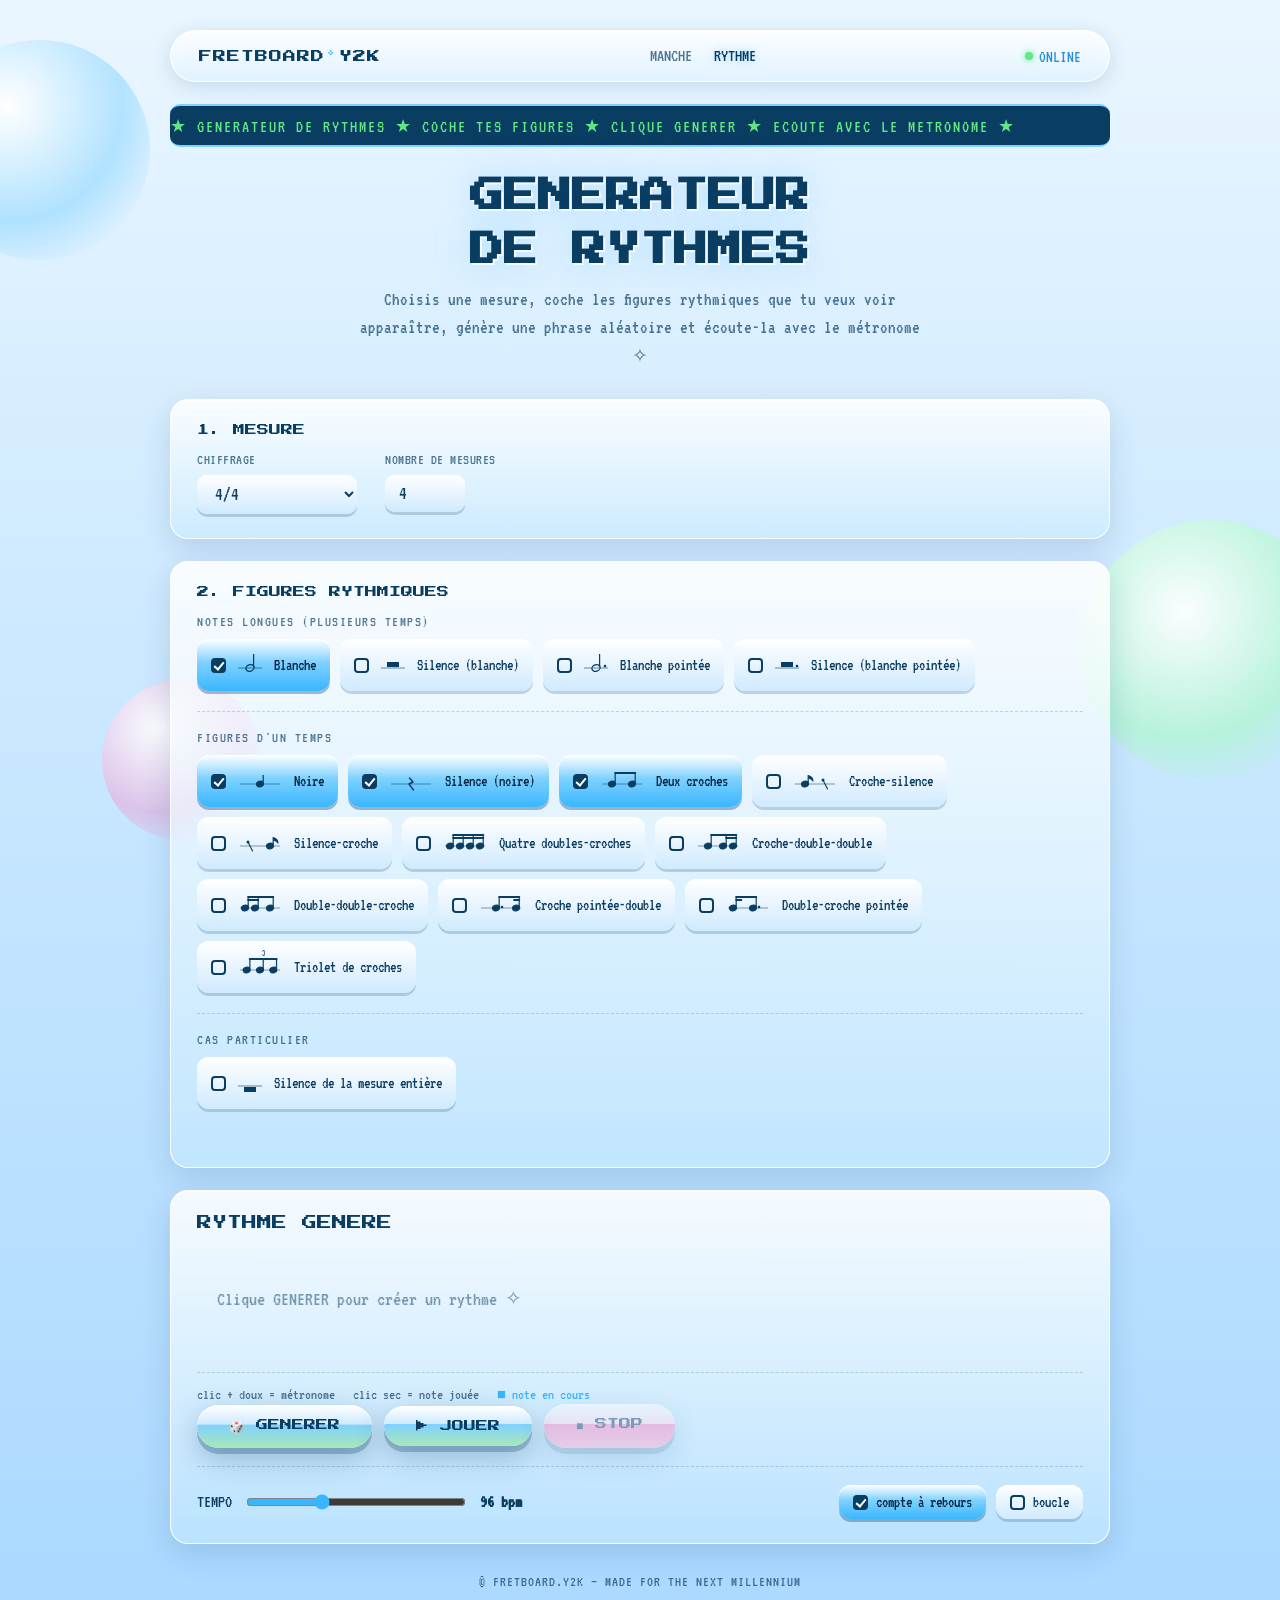
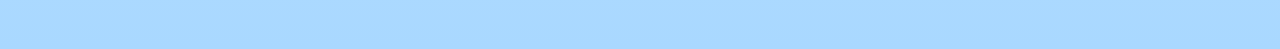
==== commit 60b6287a: "Expand chord vocabulary, redesign rhythm duration picker, remove cursor Accords: grew from 12 to 25 " ====
--- a/rhythm.html
+++ b/rhythm.html
@@ -23,20 +23,9 @@
     min-height:100vh;
     position:relative;
     overflow-x:hidden;
-    cursor:none;
-  }
-  @media (pointer:coarse){ body{cursor:auto} #cursor{display:none} }
+  }
   a{color:var(--ink)}
   button{font-family:inherit}
-
-  #cursor{
-    position:fixed;top:0;left:0;width:26px;height:26px;border-radius:50%;
-    border:2px solid #fff;
-    background:radial-gradient(circle at 35% 30%, rgba(255,255,255,.9), rgba(127,209,255,.5) 60%, transparent 100%);
-    pointer-events:none;z-index:99999;mix-blend-mode:difference;
-    box-shadow:0 0 12px rgba(127,209,255,.9);
-    transform:translate(-100px,-100px);
-  }
 
   @keyframes float1{0%,100%{transform:translate(0,0)}50%{transform:translate(16px,-20px)}}
   @keyframes float2{0%,100%{transform:translate(0,0)}50%{transform:translate(-18px,18px)}}
@@ -83,7 +72,7 @@
 
   .pillgrid{display:flex;flex-wrap:wrap;gap:10px}
   .pill{
-    border:none;border-radius:100px;padding:10px 16px;cursor:none;
+    border:none;border-radius:100px;padding:10px 16px;cursor:pointer;
     font-family:VT323,monospace;font-size:16px;letter-spacing:.5px;
     background:linear-gradient(180deg,#ffffff,#e3f2ff 60%,#cfeaff);
     color:var(--ink);box-shadow:0 3px 0 rgba(10,60,100,.2), inset 0 1px 0 rgba(255,255,255,1);
@@ -97,7 +86,7 @@
 
   .checkgrid{display:flex;flex-wrap:wrap;gap:10px}
   .chk{
-    display:flex;align-items:center;gap:8px;border:none;border-radius:12px;padding:9px 14px;cursor:none;
+    display:flex;align-items:center;gap:8px;border:none;border-radius:12px;padding:9px 14px;cursor:pointer;
     font-family:VT323,monospace;font-size:16px;
     background:linear-gradient(180deg,#ffffff,#e3f2ff 60%,#cfeaff);
     color:var(--ink);box-shadow:0 3px 0 rgba(10,60,100,.2), inset 0 1px 0 rgba(255,255,255,1);
@@ -108,9 +97,10 @@
   .chk .box{width:15px;height:15px;border-radius:4px;border:2px solid var(--ink);flex:none;position:relative}
   .chk.on .box{background:var(--ink)}
   .chk.on .box::after{content:'';position:absolute;left:3px;top:0px;width:4px;height:8px;border:solid #fff;border-width:0 2px 2px 0;transform:rotate(40deg)}
+  .chkicon{flex:none;display:block}
 
   .playbtn{
-    border:none;border-radius:100px;padding:14px 32px;cursor:none;
+    border:none;border-radius:100px;padding:14px 32px;cursor:pointer;
     font-family:'Press Start 2P',monospace;font-size:12px;color:#0a3d62;
     background:linear-gradient(180deg,#ffffff,#cfeaff 45%,#7fd1ff 46%,#a9e8b8);
     box-shadow:0 6px 0 rgba(10,60,100,.25), inset 0 1px 0 rgba(255,255,255,1), 0 10px 30px rgba(10,60,100,.3);
@@ -154,7 +144,6 @@
 </head>
 <body>
 
-<div id="cursor"></div>
 <div class="orb orb1"></div>
 <div class="orb orb2"></div>
 <div class="orb orb3"></div>
@@ -304,6 +293,109 @@
   };
 }
 
+const ICON_NS = 'http://www.w3.org/2000/svg';
+function iconAdd(svg, tag, attrs){
+  const el = document.createElementNS(ICON_NS, tag);
+  for (const k in attrs) el.setAttribute(k, attrs[k]);
+  svg.appendChild(el);
+  return el;
+}
+function iconSvg(w, h){
+  const svg = document.createElementNS(ICON_NS, 'svg');
+  svg.setAttribute('viewBox', `0 0 ${w} ${h}`);
+  svg.setAttribute('width', w);
+  svg.setAttribute('height', h);
+  svg.classList.add('chkicon');
+  return svg;
+}
+
+function cellIconSVG(def){
+  const W=52, H=34, staffY=20, beatW=40, x0=6, r=3.6;
+  const svg = iconSvg(W,H);
+  const add = (tag,attrs)=>iconAdd(svg,tag,attrs);
+  add('line',{x1:x0,y1:staffY,x2:x0+beatW,y2:staffY,stroke:'#0a3d62','stroke-width':1.2,opacity:.5});
+
+  const notes = def.notes;
+  const noteX = notes.map(n=>x0+((n.t0+n.t1)/2)*beatW);
+  const beamY1 = staffY-11, beamY2 = staffY-8;
+
+  const head = (cx,dotted)=>{
+    add('ellipse',{cx,cy:staffY,rx:r,ry:r*0.78,fill:'#0a3d62',stroke:'#0a3d62','stroke-width':1,transform:`rotate(-18 ${cx} ${staffY})`});
+    if (dotted) add('circle',{cx:cx+6,cy:staffY-1,r:1.3,fill:'#0a3d62'});
+  };
+  const rest = (cx,level,dotted)=>{
+    if (level==='q'){
+      add('path',{d:`M ${cx-1.5} ${staffY-6} L ${cx+2} ${staffY-2} L ${cx-2} ${staffY} L ${cx+2.5} ${staffY+6}`,fill:'none',stroke:'#0a3d62','stroke-width':1.4,'stroke-linecap':'round','stroke-linejoin':'round'});
+    } else {
+      const hooks = level==='e' ? 1 : 2;
+      add('line',{x1:cx-2,y1:staffY-4,x2:cx+2.5,y2:staffY+5,stroke:'#0a3d62','stroke-width':1.1,'stroke-linecap':'round'});
+      for (let i=0;i<hooks;i++) add('circle',{cx:cx-2+i*1.5,cy:staffY-4+i*3,r:1.5,fill:'#0a3d62'});
+    }
+    if (dotted) add('circle',{cx:cx+7,cy:staffY-1,r:1.3,fill:'#0a3d62'});
+  };
+  const stem = (cx,topY)=>add('line',{x1:cx,y1:staffY-1,x2:cx,y2:topY,stroke:'#0a3d62','stroke-width':1.2});
+  const flag = (cx,topY,count)=>{
+    for (let i=0;i<count;i++){
+      const y = topY+i*3.5;
+      add('path',{d:`M ${cx} ${y} q 6 1.5 5 7 q -2.5 -3.5 -5 -3.5 Z`,fill:'#0a3d62'});
+    }
+  };
+
+  const beamedIdx = new Set();
+  (def.beams||[]).forEach(b=>{ if (b.from!==undefined){ for(let i=b.from;i<=b.to;i++) beamedIdx.add(i); } if (b.at!==undefined) beamedIdx.add(b.at); });
+
+  notes.forEach((n,i)=>{
+    const cx = noteX[i];
+    if (n.rest){ rest(cx,n.level,n.dotted); return; }
+    head(cx,n.dotted);
+    if (beamedIdx.has(i)) stem(cx+3.2, beamY1);
+    else {
+      stem(cx+3.2, staffY-9);
+      if (n.level==='e') flag(cx+3.2, staffY-9, 1);
+      if (n.level==='s') flag(cx+3.2, staffY-9, 2);
+    }
+  });
+  (def.beams||[]).forEach(b=>{
+    if (b.stub){
+      const cx = noteX[b.at]+3.2, dir = b.stub==='left'?-1:1;
+      add('line',{x1:cx,y1:beamY2,x2:cx+dir*5,y2:beamY2,stroke:'#0a3d62','stroke-width':2.2,'stroke-linecap':'round'});
+      return;
+    }
+    const x1 = noteX[b.from]+3.2, x2 = noteX[b.to]+3.2, y = b.level===1?beamY1:beamY2;
+    add('line',{x1,y1:y,x2,y2:y,stroke:'#0a3d62','stroke-width':2.2,'stroke-linecap':'round'});
+  });
+  if (def.triplet){
+    const cx = (noteX[0]+noteX[notes.length-1])/2+3.2;
+    add('text',{x:cx,y:beamY1-3,'text-anchor':'middle','font-family':'VT323,monospace','font-size':8,fill:'#0a3d62'}).textContent = '3';
+  }
+  return svg;
+}
+
+function longIconSVG(def){
+  const W=32, H=34, staffY=20, cx=16;
+  const svg = iconSvg(W,H);
+  const add = (tag,attrs)=>iconAdd(svg,tag,attrs);
+  add('line',{x1:4,y1:staffY,x2:W-4,y2:staffY,stroke:'#0a3d62','stroke-width':1.2,opacity:.5});
+  if (def.rest){
+    add('rect',{x:cx-6,y:staffY-6,width:12,height:5,fill:'#0a3d62'});
+    if (def.dotted) add('circle',{cx:cx+10,cy:staffY-2,r:1.3,fill:'#0a3d62'});
+  } else {
+    add('ellipse',{cx,cy:staffY,rx:4.2,ry:3.2,fill:'none',stroke:'#0a3d62','stroke-width':1.3,transform:`rotate(-18 ${cx} ${staffY})`});
+    add('line',{x1:cx+3.6,y1:staffY-1,x2:cx+3.6,y2:staffY-14,stroke:'#0a3d62','stroke-width':1.2});
+    if (def.dotted) add('circle',{cx:cx+9,cy:staffY-2,r:1.3,fill:'#0a3d62'});
+  }
+  return svg;
+}
+
+function fullRestIconSVG(){
+  const W=32, H=34, staffY=20;
+  const svg = iconSvg(W,H);
+  const add = (tag,attrs)=>iconAdd(svg,tag,attrs);
+  add('line',{x1:4,y1:staffY,x2:W-4,y2:staffY,stroke:'#0a3d62','stroke-width':1.2,opacity:.5});
+  add('rect',{x:W/2-6,y:staffY+1,width:12,height:5,fill:'#0a3d62'});
+  return svg;
+}
+
 function buildDurationPicker(){
   const el = document.getElementById('durationPicker');
   el.innerHTML = '';
@@ -316,10 +408,16 @@
     box.appendChild(h);
     const grid = document.createElement('div');
     grid.className = 'checkgrid';
-    entries.forEach(([key,label])=>{
+    entries.forEach(([key,label,icon])=>{
       const b = document.createElement('button');
       b.className = 'chk' + (state.checked.has(key) ? ' on' : '');
-      b.innerHTML = '<span class="box"></span>' + label;
+      const boxEl = document.createElement('span');
+      boxEl.className = 'box';
+      b.appendChild(boxEl);
+      if (icon) b.appendChild(icon);
+      const span = document.createElement('span');
+      span.textContent = label;
+      b.appendChild(span);
       b.onclick = ()=>{
         if (state.checked.has(key)) state.checked.delete(key); else state.checked.add(key);
         b.classList.toggle('on');
@@ -330,9 +428,9 @@
     el.appendChild(box);
   };
   const cells = meterCells(), longs = meterLongs();
-  addGroup('Notes longues (plusieurs temps)', Object.keys(longs).map(k=>[k, longs[k].label]));
-  addGroup('Figures d\'un temps', Object.keys(cells).map(k=>[k, cells[k].label]));
-  addGroup('Cas particulier', [['fullrest', 'Silence de la mesure entière']]);
+  addGroup('Notes longues (plusieurs temps)', Object.keys(longs).map(k=>[k, longs[k].label, longIconSVG(longs[k])]));
+  addGroup('Figures d\'un temps', Object.keys(cells).map(k=>[k, cells[k].label, cellIconSVG(cells[k])]));
+  addGroup('Cas particulier', [['fullrest', 'Silence de la mesure entière', fullRestIconSVG()]]);
 }
 
 function generate(){
@@ -478,12 +576,12 @@
     const y0 = TOP_PAD + r*ROW_H;
     const staffY = y0 + STAFF_Y;
     add('text', { x:LEFT_PAD, y:y0+10, 'font-family':'VT323,monospace', 'font-size':14, fill:'rgba(10,61,98,.55)' }).textContent = 'MESURE ' + (r+1);
-    let x = LEFT_PAD;
+    const SIG_GUTTER = 40;
     if (r===0){
-      add('text', { x, y:staffY+7, 'font-family':'Press Start 2P,monospace', 'font-size':15, fill:'#0a3d62' }).textContent = state.sig.key.split('/')[0];
-      add('text', { x, y:staffY+22, 'font-family':'Press Start 2P,monospace', 'font-size':15, fill:'#0a3d62' }).textContent = state.sig.key.split('/')[1];
-      x += 40;
-    }
+      add('text', { x:LEFT_PAD, y:staffY+7, 'font-family':'Press Start 2P,monospace', 'font-size':15, fill:'#0a3d62' }).textContent = state.sig.key.split('/')[0];
+      add('text', { x:LEFT_PAD, y:staffY+22, 'font-family':'Press Start 2P,monospace', 'font-size':15, fill:'#0a3d62' }).textContent = state.sig.key.split('/')[1];
+    }
+    let x = LEFT_PAD + SIG_GUTTER;
     add('line', { x1:x, y1:staffY, x2: x + rowMeasures.length*measureW - 12, y2:staffY, stroke:'#0a3d62', 'stroke-width':1.5, opacity:.6 });
 
     rowMeasures.forEach(events=>{
@@ -706,11 +804,6 @@
 buildSigPicker();
 buildDurationPicker();
 drawScore(null);
-
-const cursor = document.getElementById('cursor');
-window.addEventListener('mousemove', e=>{
-  cursor.style.transform = `translate(${e.clientX-13}px, ${e.clientY-13}px)`;
-});
 </script>
 </body>
 </html>
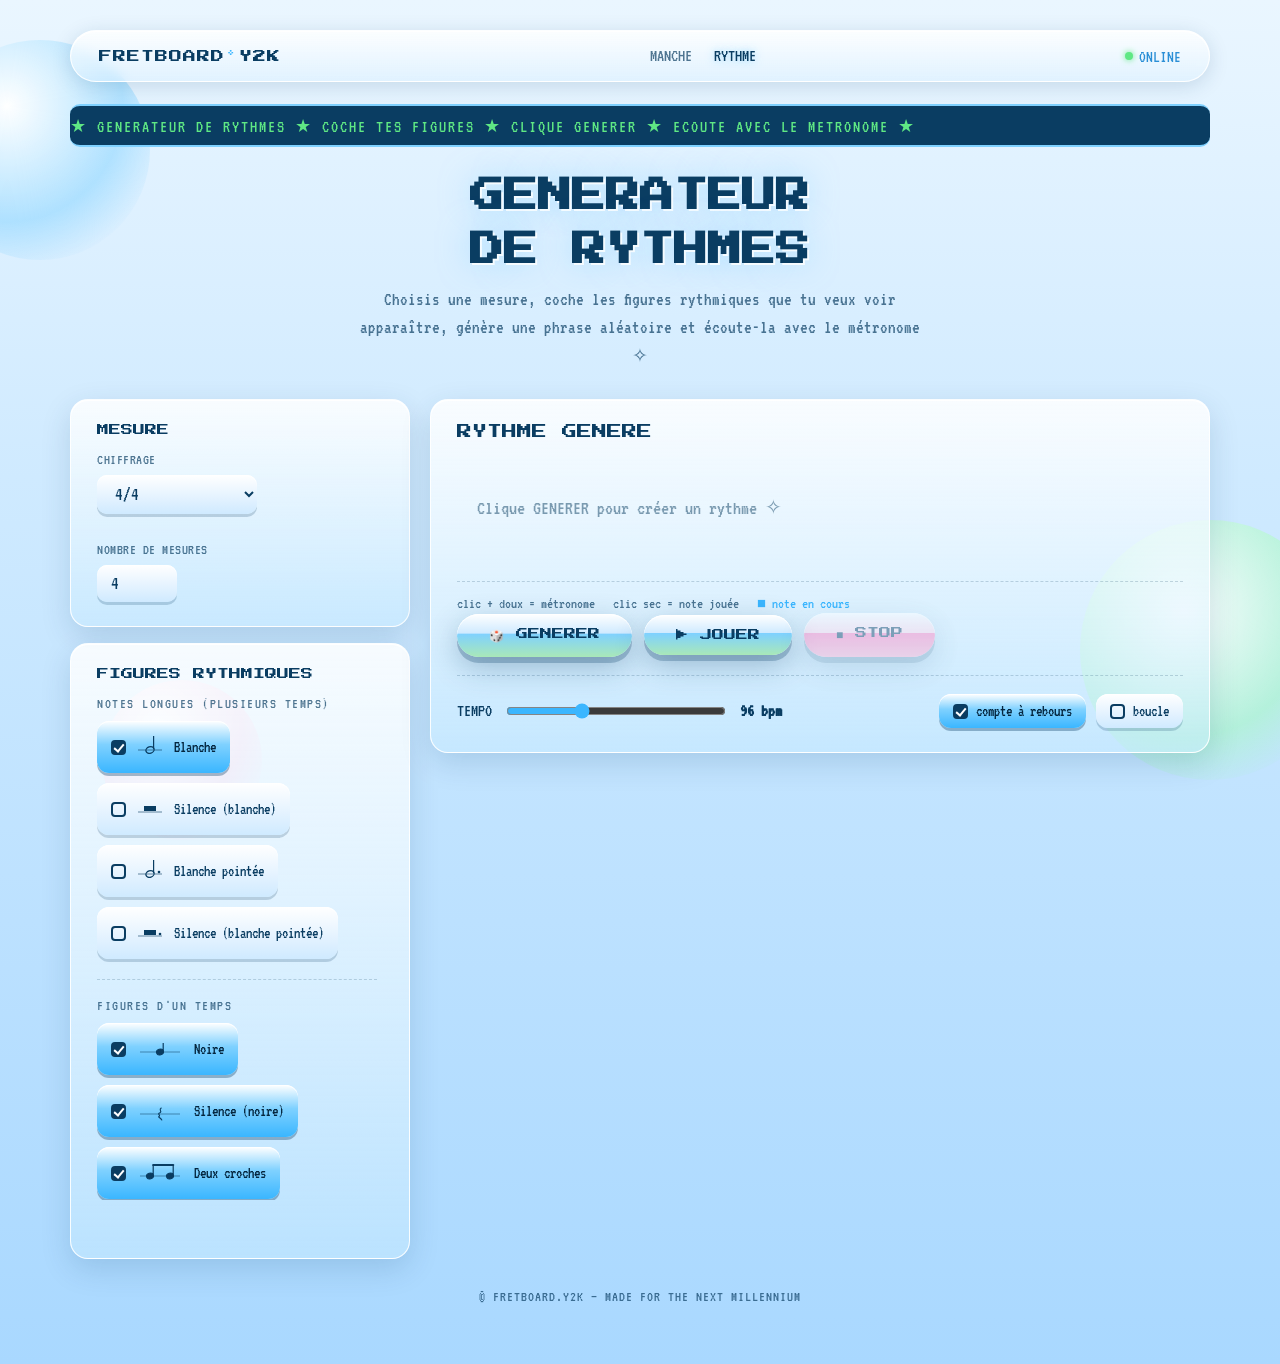
==== commit 03d5be1a: "Redesign layout to sidebar+main, add jazz tuplets, polish note glyphs Accords/Triades/Gammes and the" ====
--- a/rhythm.html
+++ b/rhythm.html
@@ -37,7 +37,7 @@
   .orb2{top:520px;right:-60px;width:260px;height:260px;background:radial-gradient(circle at 40% 35%, rgba(255,255,255,.9), rgba(159,255,176,.45) 55%, transparent 80%);animation:float2 9s ease-in-out infinite}
   .orb3{bottom:60px;left:8%;width:160px;height:160px;background:radial-gradient(circle at 35% 30%, rgba(255,255,255,.9), rgba(255,127,191,.35) 55%, transparent 80%);animation:float1 8s ease-in-out infinite}
 
-  .wrap{position:relative;z-index:1;max-width:980px;margin:0 auto;padding:18px 20px 60px}
+  .wrap{position:relative;z-index:1;max-width:1180px;margin:0 auto;padding:18px 20px 60px}
 
   nav{
     display:flex;align-items:center;justify-content:space-between;gap:12px;flex-wrap:wrap;
@@ -140,6 +140,13 @@
   .score-scroll{overflow-x:auto;padding:6px 0}
   svg#score{display:block}
   .legend{display:flex;flex-wrap:wrap;gap:18px;margin-top:16px;padding-top:14px;border-top:1px dashed rgba(10,61,98,.2);font-family:VT323,monospace;font-size:15px;color:var(--ink-soft)}
+
+  .toolgrid{display:grid;grid-template-columns:340px 1fr;gap:20px;align-items:start;margin-top:8px}
+  @media (max-width:900px){ .toolgrid{grid-template-columns:1fr} }
+  .tool-sidebar{display:flex;flex-direction:column;gap:16px}
+  .tool-sidebar .glasscard, .tool-main .glasscard{margin-bottom:0}
+  .figures-scroll{max-height:56vh;overflow-y:auto;padding-right:6px}
+  @media (max-width:900px){ .figures-scroll{max-height:none} }
 </style>
 </head>
 <body>
@@ -167,53 +174,61 @@
   <h1>GENERATEUR<br>DE RYTHMES</h1>
   <p class="sub">Choisis une mesure, coche les figures rythmiques que tu veux voir apparaître, génère une phrase aléatoire et écoute-la avec le métronome ✧</p>
 
-  <div class="glasscard">
-    <p class="card-title">1. MESURE</p>
-    <div class="row2">
-      <div class="field">
-        <label>Chiffrage</label>
-        <select id="sigPicker"></select>
+  <div class="toolgrid">
+    <aside class="tool-sidebar">
+      <div class="glasscard">
+        <p class="card-title">MESURE</p>
+        <div class="row2">
+          <div class="field">
+            <label>Chiffrage</label>
+            <select id="sigPicker"></select>
+          </div>
+          <div class="field">
+            <label>Nombre de mesures</label>
+            <input type="number" id="measureCount" min="1" max="8" value="4">
+          </div>
+        </div>
       </div>
-      <div class="field">
-        <label>Nombre de mesures</label>
-        <input type="number" id="measureCount" min="1" max="8" value="4">
+
+      <div class="glasscard">
+        <p class="card-title">FIGURES RYTHMIQUES</p>
+        <div class="figures-scroll">
+          <div id="durationPicker"></div>
+        </div>
+        <div class="warn" id="warnMsg"></div>
       </div>
-    </div>
-  </div>
-
-  <div class="glasscard">
-    <p class="card-title">2. FIGURES RYTHMIQUES</p>
-    <div id="durationPicker"></div>
-    <div class="warn" id="warnMsg"></div>
-  </div>
-
-  <div class="glasscard">
-    <div class="score-head">
-      <div class="score-title">RYTHME GENERE</div>
-    </div>
-    <div class="score-scroll">
-      <svg id="score" xmlns="http://www.w3.org/2000/svg"></svg>
-    </div>
-    <div class="legend">
-      <div>clic + doux = métronome</div>
-      <div>clic sec = note jouée</div>
-      <div style="color:#3ab6ff">■ note en cours</div>
-    </div>
-
-    <div class="transport">
-      <button class="playbtn" id="genBtn">🎲 GENERER</button>
-      <button class="playbtn" id="playBtn">▶ JOUER</button>
-      <button class="playbtn stop" id="stopBtn" disabled>■ STOP</button>
-    </div>
-    <div class="tempobar">
-      <div class="tempo">
-        <span>TEMPO</span>
-        <input type="range" id="bpm" min="40" max="208" value="96">
-        <span id="bpmVal">96 bpm</span>
-      </div>
-      <div class="optrow">
-        <button class="chk on" id="countIn"><span class="box"></span>compte à rebours</button>
-        <button class="chk" id="loopChk"><span class="box"></span>boucle</button>
+    </aside>
+
+    <div class="tool-main">
+      <div class="glasscard">
+        <div class="score-head">
+          <div class="score-title">RYTHME GENERE</div>
+        </div>
+        <div class="score-scroll">
+          <svg id="score" xmlns="http://www.w3.org/2000/svg"></svg>
+        </div>
+        <div class="legend">
+          <div>clic + doux = métronome</div>
+          <div>clic sec = note jouée</div>
+          <div style="color:#3ab6ff">■ note en cours</div>
+        </div>
+
+        <div class="transport">
+          <button class="playbtn" id="genBtn">🎲 GENERER</button>
+          <button class="playbtn" id="playBtn">▶ JOUER</button>
+          <button class="playbtn stop" id="stopBtn" disabled>■ STOP</button>
+        </div>
+        <div class="tempobar">
+          <div class="tempo">
+            <span>TEMPO</span>
+            <input type="range" id="bpm" min="40" max="208" value="96">
+            <span id="bpmVal">96 bpm</span>
+          </div>
+          <div class="optrow">
+            <button class="chk on" id="countIn"><span class="box"></span>compte à rebours</button>
+            <button class="chk" id="loopChk"><span class="box"></span>boucle</button>
+          </div>
+        </div>
       </div>
     </div>
   </div>
@@ -246,7 +261,10 @@
     ss_e: { label:'Double-double-croche',   notes:[{t0:0,t1:.25,rest:false,level:'s'},{t0:.25,t1:.5,rest:false,level:'s'},{t0:.5,t1:1,rest:false,level:'e'}], beams:[{level:1,from:0,to:2},{level:2,from:0,to:1}] },
     ds_s: { label:'Croche pointée-double',  notes:[{t0:0,t1:.75,rest:false,level:'e',dotted:true},{t0:.75,t1:1,rest:false,level:'s'}], beams:[{level:1,from:0,to:1},{level:2,stub:'left',at:1}] },
     s_ds: { label:'Double-croche pointée',  notes:[{t0:0,t1:.25,rest:false,level:'s'},{t0:.25,t1:1,rest:false,level:'e',dotted:true}], beams:[{level:1,from:0,to:1},{level:2,stub:'right',at:0}] },
-    triplet: { label:'Triolet de croches',  notes:[{t0:0,t1:1/3,rest:false,level:'e'},{t0:1/3,t1:2/3,rest:false,level:'e'},{t0:2/3,t1:1,rest:false,level:'e'}], beams:[{level:1,from:0,to:2}], triplet:true },
+    triplet: { label:'Triolet de croches',  notes:[{t0:0,t1:1/3,rest:false,level:'e'},{t0:1/3,t1:2/3,rest:false,level:'e'},{t0:2/3,t1:1,rest:false,level:'e'}], beams:[{level:1,from:0,to:2}], tupletLabel:'3' },
+    snap: { label:'Syncope 1-2-1 (scotch snap)', notes:[{t0:0,t1:.25,rest:false,level:'s'},{t0:.25,t1:.75,rest:false,level:'e'},{t0:.75,t1:1,rest:false,level:'s'}], beams:[{level:1,from:0,to:2},{level:2,stub:'right',at:0},{level:2,stub:'left',at:2}] },
+    quint: { label:'Quintolet (jazz)',      notes:[0,1,2,3,4].map(i=>({t0:i/5,t1:(i+1)/5,rest:false,level:'e'})), beams:[{level:1,from:0,to:4}], tupletLabel:'5' },
+    sept:  { label:'Septolet (jazz)',       notes:[0,1,2,3,4,5,6].map(i=>({t0:i/7,t1:(i+1)/7,rest:false,level:'s'})), beams:[{level:1,from:0,to:6}], tupletLabel:'7' },
   },
   compound: {
     dq:   { label:'Noire pointée',          notes:[{t0:0,t1:1,rest:false,level:'q',dotted:true}], beams:[] },
@@ -255,6 +273,8 @@
     q_e:  { label:'Noire-croche',           notes:[{t0:0,t1:2/3,rest:false,level:'q'},{t0:2/3,t1:1,rest:false,level:'e'}], beams:[] },
     e_q:  { label:'Croche-noire',           notes:[{t0:0,t1:1/3,rest:false,level:'e'},{t0:1/3,t1:1,rest:false,level:'q'}], beams:[] },
     ssssss:{label:'Six doubles-croches',    notes:[0,1,2,3,4,5].map(i=>({t0:i/6,t1:(i+1)/6,rest:false,level:'s'})), beams:[{level:1,from:0,to:5},{level:2,from:0,to:5}] },
+    duplet:{label:'Duolet (2 dans le temps de 3)', notes:[{t0:0,t1:.5,rest:false,level:'e'},{t0:.5,t1:1,rest:false,level:'e'}], beams:[{level:1,from:0,to:1}], tupletLabel:'2' },
+    csnap: { label:'Syncope pointée-double-croche', notes:[{t0:0,t1:.5,rest:false,level:'e',dotted:true},{t0:.5,t1:2/3,rest:false,level:'s'},{t0:2/3,t1:1,rest:false,level:'e'}], beams:[{level:1,from:0,to:2},{level:2,stub:'right',at:1}] },
   }
 };
 
@@ -310,7 +330,7 @@
 }
 
 function cellIconSVG(def){
-  const W=52, H=34, staffY=20, beatW=40, x0=6, r=3.6;
+  const W=52, H=34, staffY=20, beatW=40, x0=6;
   const svg = iconSvg(W,H);
   const add = (tag,attrs)=>iconAdd(svg,tag,attrs);
   add('line',{x1:x0,y1:staffY,x2:x0+beatW,y2:staffY,stroke:'#0a3d62','stroke-width':1.2,opacity:.5});
@@ -318,18 +338,27 @@
   const notes = def.notes;
   const noteX = notes.map(n=>x0+((n.t0+n.t1)/2)*beatW);
   const beamY1 = staffY-11, beamY2 = staffY-8;
+  const r = Math.min(3.6, (beatW/notes.length)/2 - 0.4);
+  const so = r*0.89; // stem x-offset from notehead center
 
   const head = (cx,dotted)=>{
     add('ellipse',{cx,cy:staffY,rx:r,ry:r*0.78,fill:'#0a3d62',stroke:'#0a3d62','stroke-width':1,transform:`rotate(-18 ${cx} ${staffY})`});
-    if (dotted) add('circle',{cx:cx+6,cy:staffY-1,r:1.3,fill:'#0a3d62'});
+    if (dotted) add('circle',{cx:cx+r*1.7,cy:staffY-1,r:1.3,fill:'#0a3d62'});
   };
   const rest = (cx,level,dotted)=>{
     if (level==='q'){
-      add('path',{d:`M ${cx-1.5} ${staffY-6} L ${cx+2} ${staffY-2} L ${cx-2} ${staffY} L ${cx+2.5} ${staffY+6}`,fill:'none',stroke:'#0a3d62','stroke-width':1.4,'stroke-linecap':'round','stroke-linejoin':'round'});
+      add('path',{d:`M ${cx+1.2} ${staffY-6}
+                      C ${cx-2} ${staffY-4} ${cx+3} ${staffY-2.5} ${cx-0.5} ${staffY-1}
+                      C ${cx-3} ${staffY} ${cx+1} ${staffY+1} ${cx-1} ${staffY+2.5}
+                      C ${cx-2.5} ${staffY+3} ${cx+0.5} ${staffY+3.5} ${cx+1.8} ${staffY+6}`,
+        fill:'none',stroke:'#0a3d62','stroke-width':1.1,'stroke-linecap':'round','stroke-linejoin':'round'});
     } else {
       const hooks = level==='e' ? 1 : 2;
-      add('line',{x1:cx-2,y1:staffY-4,x2:cx+2.5,y2:staffY+5,stroke:'#0a3d62','stroke-width':1.1,'stroke-linecap':'round'});
-      for (let i=0;i<hooks;i++) add('circle',{cx:cx-2+i*1.5,cy:staffY-4+i*3,r:1.5,fill:'#0a3d62'});
+      add('line',{x1:cx-1.5,y1:staffY-4.5,x2:cx+2,y2:staffY+5.5,stroke:'#0a3d62','stroke-width':1,'stroke-linecap':'round'});
+      for (let i=0;i<hooks;i++){
+        const hx=cx-1.5+i*1.6, hy=staffY-4.5+i*3.2;
+        add('path',{d:`M ${hx} ${hy} C ${hx+3.2} ${hy-0.5} ${hx+3.2} ${hy+2.8} ${hx+0.7} ${hy+2.8} C ${hx+1.6} ${hy+1.6} ${hx+1.6} ${hy+0.7} ${hx} ${hy} Z`,fill:'#0a3d62'});
+      }
     }
     if (dotted) add('circle',{cx:cx+7,cy:staffY-1,r:1.3,fill:'#0a3d62'});
   };
@@ -348,25 +377,25 @@
     const cx = noteX[i];
     if (n.rest){ rest(cx,n.level,n.dotted); return; }
     head(cx,n.dotted);
-    if (beamedIdx.has(i)) stem(cx+3.2, beamY1);
+    if (beamedIdx.has(i)) stem(cx+so, beamY1);
     else {
-      stem(cx+3.2, staffY-9);
-      if (n.level==='e') flag(cx+3.2, staffY-9, 1);
-      if (n.level==='s') flag(cx+3.2, staffY-9, 2);
+      stem(cx+so, staffY-9);
+      if (n.level==='e') flag(cx+so, staffY-9, 1);
+      if (n.level==='s') flag(cx+so, staffY-9, 2);
     }
   });
   (def.beams||[]).forEach(b=>{
     if (b.stub){
-      const cx = noteX[b.at]+3.2, dir = b.stub==='left'?-1:1;
+      const cx = noteX[b.at]+so, dir = b.stub==='left'?-1:1;
       add('line',{x1:cx,y1:beamY2,x2:cx+dir*5,y2:beamY2,stroke:'#0a3d62','stroke-width':2.2,'stroke-linecap':'round'});
       return;
     }
-    const x1 = noteX[b.from]+3.2, x2 = noteX[b.to]+3.2, y = b.level===1?beamY1:beamY2;
+    const x1 = noteX[b.from]+so, x2 = noteX[b.to]+so, y = b.level===1?beamY1:beamY2;
     add('line',{x1,y1:y,x2,y2:y,stroke:'#0a3d62','stroke-width':2.2,'stroke-linecap':'round'});
   });
-  if (def.triplet){
-    const cx = (noteX[0]+noteX[notes.length-1])/2+3.2;
-    add('text',{x:cx,y:beamY1-3,'text-anchor':'middle','font-family':'VT323,monospace','font-size':8,fill:'#0a3d62'}).textContent = '3';
+  if (def.tupletLabel){
+    const cx = (noteX[0]+noteX[notes.length-1])/2+so;
+    add('text',{x:cx,y:beamY1-3,'text-anchor':'middle','font-family':'VT323,monospace','font-size':8,fill:'#0a3d62'}).textContent = def.tupletLabel;
   }
   return svg;
 }
@@ -533,9 +562,10 @@
   svg.setAttribute('width', svgW);
   svg.setAttribute('height', svgH);
 
-  function drawNotehead(cx, cy, open, dotted){
-    add('ellipse', { cx, cy, rx:7, ry:5.5, fill: open?'none':'#0a3d62', stroke:'#0a3d62', 'stroke-width':2, transform:`rotate(-18 ${cx} ${cy})` });
-    if (dotted) add('circle', { cx:cx+13, cy:cy-2, r:2.6, fill:'#0a3d62' });
+  function drawNotehead(cx, cy, open, dotted, rNote){
+    rNote = rNote || 7;
+    add('ellipse', { cx, cy, rx:rNote, ry:rNote*0.79, fill: open?'none':'#0a3d62', stroke:'#0a3d62', 'stroke-width':2, transform:`rotate(-18 ${cx} ${cy})` });
+    if (dotted) add('circle', { cx:cx+rNote*1.85, cy:cy-2, r:2.6, fill:'#0a3d62' });
   }
   function drawStem(cx, topY, botY){
     add('line', { x1:cx, y1:botY, x2:cx, y2:topY, stroke:'#0a3d62', 'stroke-width':2 });
@@ -548,14 +578,18 @@
   }
   function drawQuarterRest(cx, cy){
     add('path', {
-      d:`M ${cx-3} ${cy-13} L ${cx+4} ${cy-4} L ${cx-4} ${cy+1} L ${cx+5} ${cy+13}`,
-      fill:'none', stroke:'#0a3d62', 'stroke-width':2.6, 'stroke-linecap':'round', 'stroke-linejoin':'round'
+      d:`M ${cx+3} ${cy-13}
+         C ${cx-6} ${cy-9} ${cx+8} ${cy-6} ${cx-1} ${cy-2}
+         C ${cx-8} ${cy+1} ${cx+3} ${cy+2} ${cx-2} ${cy+5}
+         C ${cx-6} ${cy+7} ${cx+1} ${cy+8} ${cx+4} ${cy+13}`,
+      fill:'none', stroke:'#0a3d62', 'stroke-width':2.4, 'stroke-linecap':'round', 'stroke-linejoin':'round'
     });
   }
   function drawFlagRest(cx, cy, hooks){
-    add('line', { x1:cx-4, y1:cy-9, x2:cx+5, y2:cy+11, stroke:'#0a3d62', 'stroke-width':2.2, 'stroke-linecap':'round' });
+    add('line', { x1:cx-3, y1:cy-10, x2:cx+4, y2:cy+12, stroke:'#0a3d62', 'stroke-width':2, 'stroke-linecap':'round' });
     for (let i=0;i<hooks;i++){
-      add('circle', { cx:cx-4+i*3, cy:cy-9+i*6, r:3.2, fill:'#0a3d62' });
+      const hx = cx-3+i*3.4, hy = cy-10+i*6.8;
+      add('path', { d:`M ${hx} ${hy} C ${hx+7} ${hy-1} ${hx+7} ${hy+6} ${hx+1.5} ${hy+6} C ${hx+3.5} ${hy+3.5} ${hx+3.5} ${hy+1.5} ${hx} ${hy} Z`, fill:'#0a3d62' });
     }
   }
   function drawBarRest(cx, cy, hang, dotted){
@@ -615,13 +649,15 @@
         // cell
         const def = evt.key === '__fallback' ? { notes:[{t0:0,t1:1,rest:false,level:'q'}], beams:[] } : meterCells()[evt.key];
         const w = BEAT_W;
+        const rNote = Math.min(7, (w/def.notes.length)/2 - 1);
+        const so = rNote*0.93; // stem x-offset from notehead center
         const noteX = def.notes.map(n => bx + ((n.t0+n.t1)/2)*w);
         def.notes.forEach((n,i)=>{
           const cx = noteX[i];
           if (n.rest){
             drawRest(cx, staffY, n.level, n.dotted, null);
           } else {
-            drawNotehead(cx, staffY, false, n.dotted);
+            drawNotehead(cx, staffY, false, n.dotted, rNote);
           }
           window.__leafBoxes.push({x:bx+n.t0*w, y:staffY-36, w:(n.t1-n.t0)*w, h:44});
           window.__timeline.push({ beatLen: (n.t1-n.t0), isRest: n.rest });
@@ -633,27 +669,27 @@
           if (n.rest) return;
           const cx = noteX[i];
           if (beamedIdx.has(i)){
-            drawStem(cx+6.5, beamY1, staffY-1);
+            drawStem(cx+so, beamY1, staffY-1);
           } else {
-            drawStem(cx+6.5, staffY-30, staffY-1);
-            if (n.level==='e') drawFlag(cx+6.5, staffY-30, 1);
-            if (n.level==='s') drawFlag(cx+6.5, staffY-30, 2);
+            drawStem(cx+so, staffY-30, staffY-1);
+            if (n.level==='e') drawFlag(cx+so, staffY-30, 1);
+            if (n.level==='s') drawFlag(cx+so, staffY-30, 2);
           }
         });
         (def.beams||[]).forEach(b=>{
           if (b.stub){
-            const cx = noteX[b.at]+6.5;
+            const cx = noteX[b.at]+so;
             const dir = b.stub==='left' ? -1 : 1;
             add('line', { x1:cx, y1:beamY2, x2:cx+dir*11, y2:beamY2, stroke:'#0a3d62', 'stroke-width':4.5, 'stroke-linecap':'round' });
             return;
           }
-          const x1 = noteX[b.from]+6.5, x2 = noteX[b.to]+6.5;
+          const x1 = noteX[b.from]+so, x2 = noteX[b.to]+so;
           const y = b.level===1 ? beamY1 : beamY2;
           add('line', { x1, y1:y, x2, y2:y, stroke:'#0a3d62', 'stroke-width':4.5, 'stroke-linecap':'round' });
         });
-        if (def.triplet){
-          const cx = (noteX[0]+noteX[def.notes.length-1])/2 + 6.5;
-          add('text', { x:cx, y:beamY1-8, 'text-anchor':'middle', 'font-family':'VT323,monospace', 'font-size':17, fill:'#0a3d62' }).textContent = '3';
+        if (def.tupletLabel){
+          const cx = (noteX[0]+noteX[def.notes.length-1])/2 + so;
+          add('text', { x:cx, y:beamY1-8, 'text-anchor':'middle', 'font-family':'VT323,monospace', 'font-size':17, fill:'#0a3d62' }).textContent = def.tupletLabel;
         }
         bx += w;
       });
